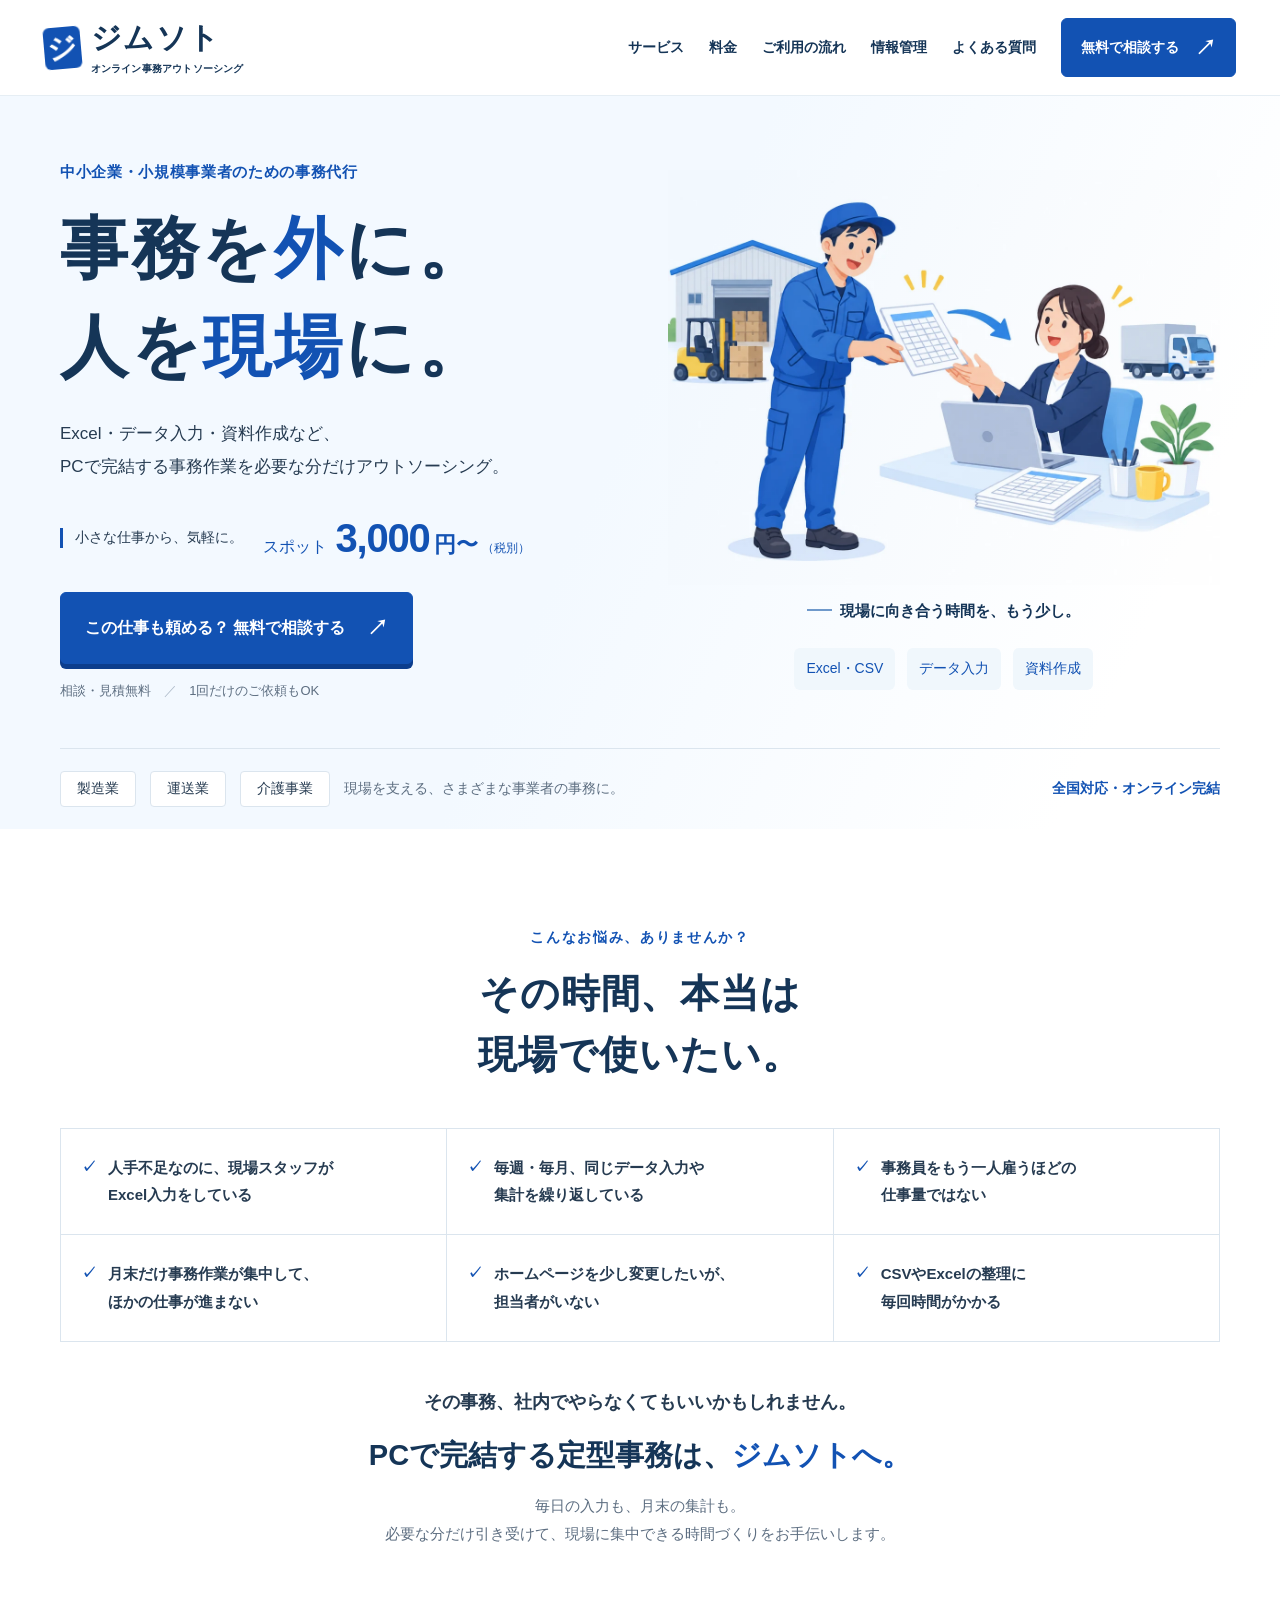
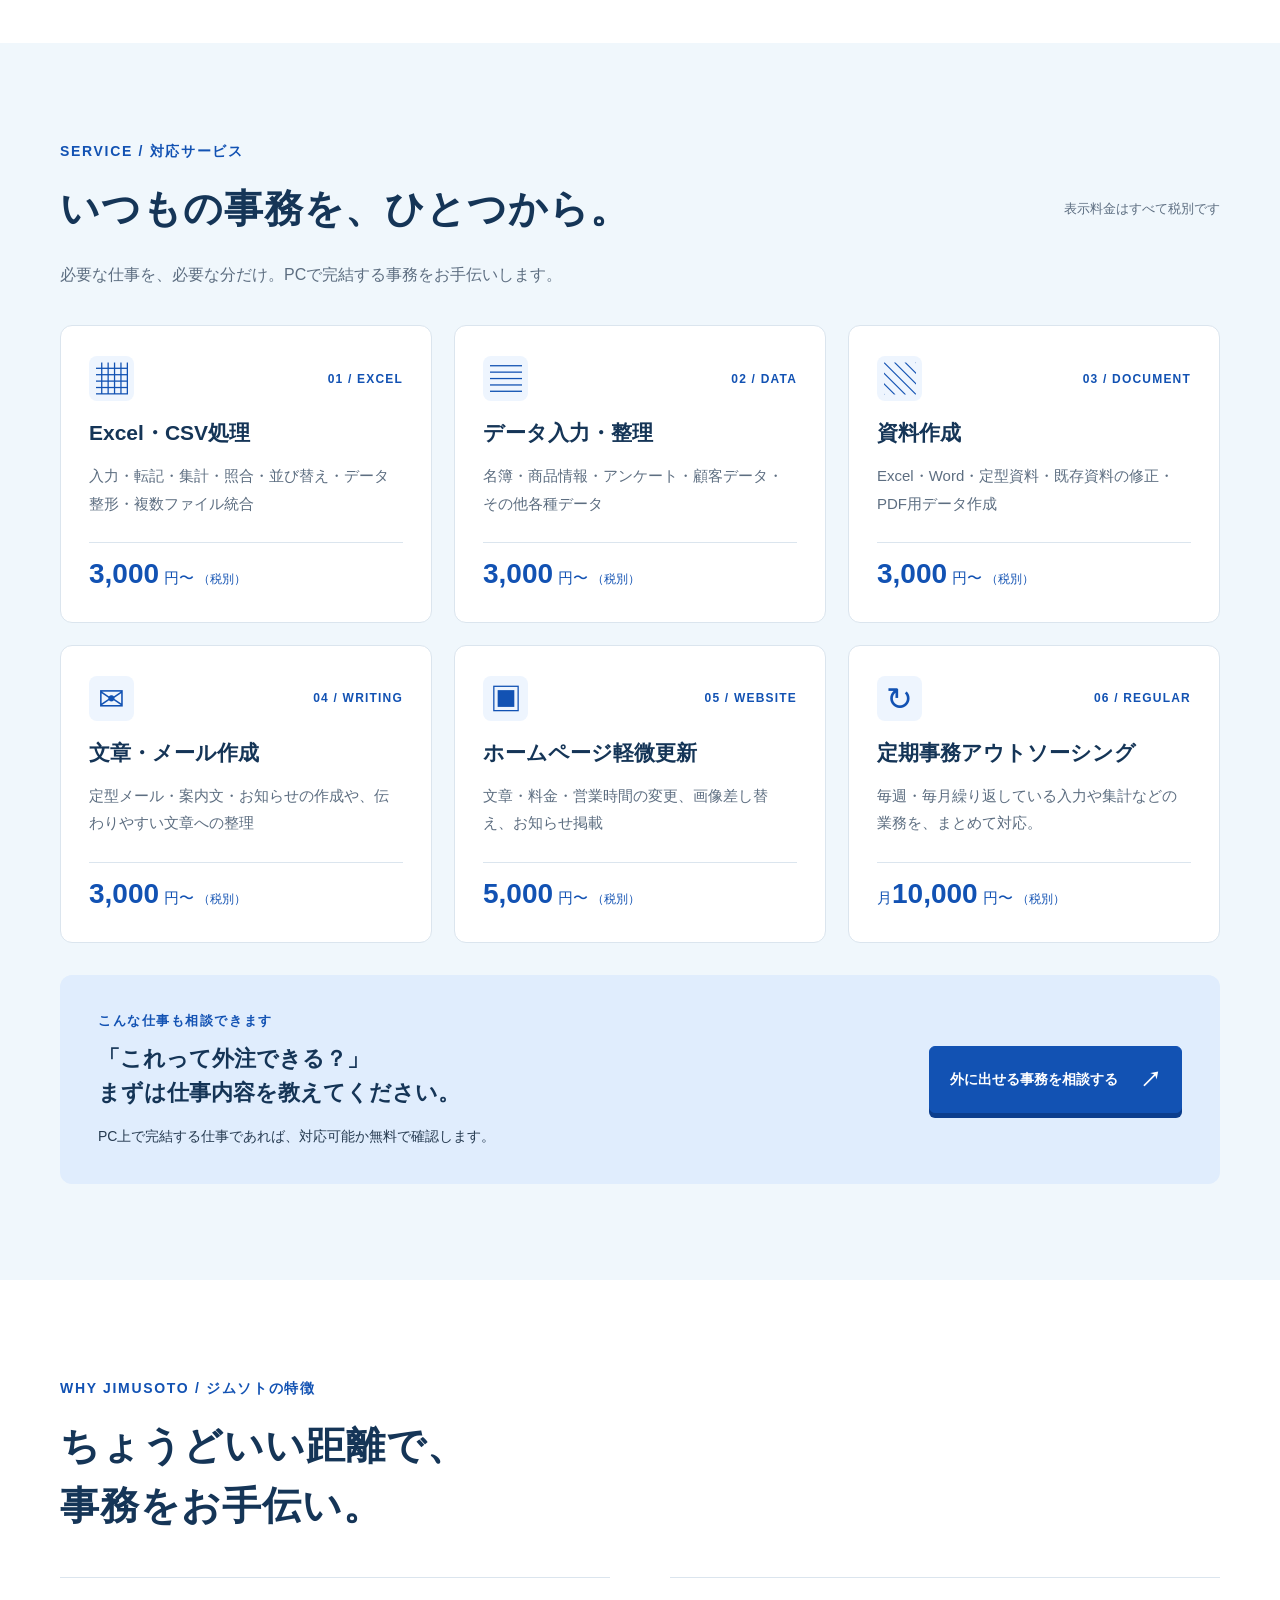
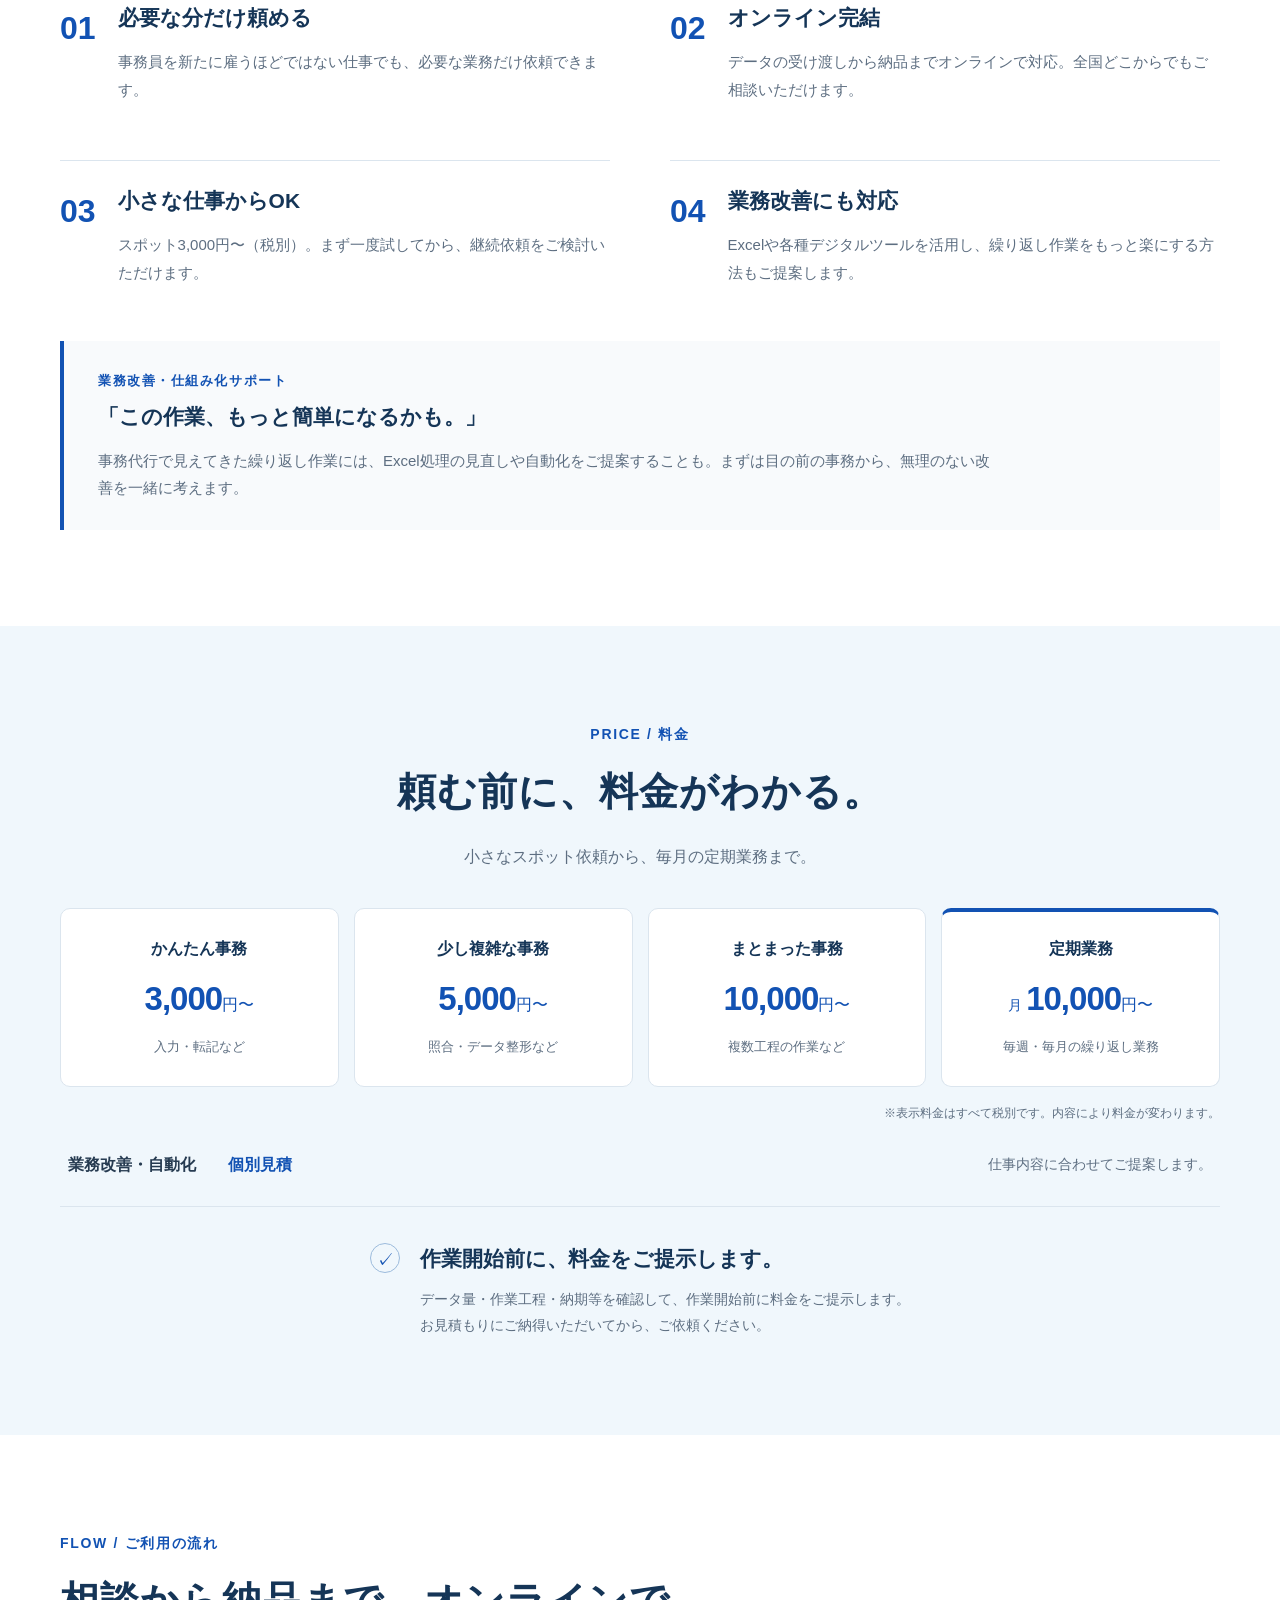
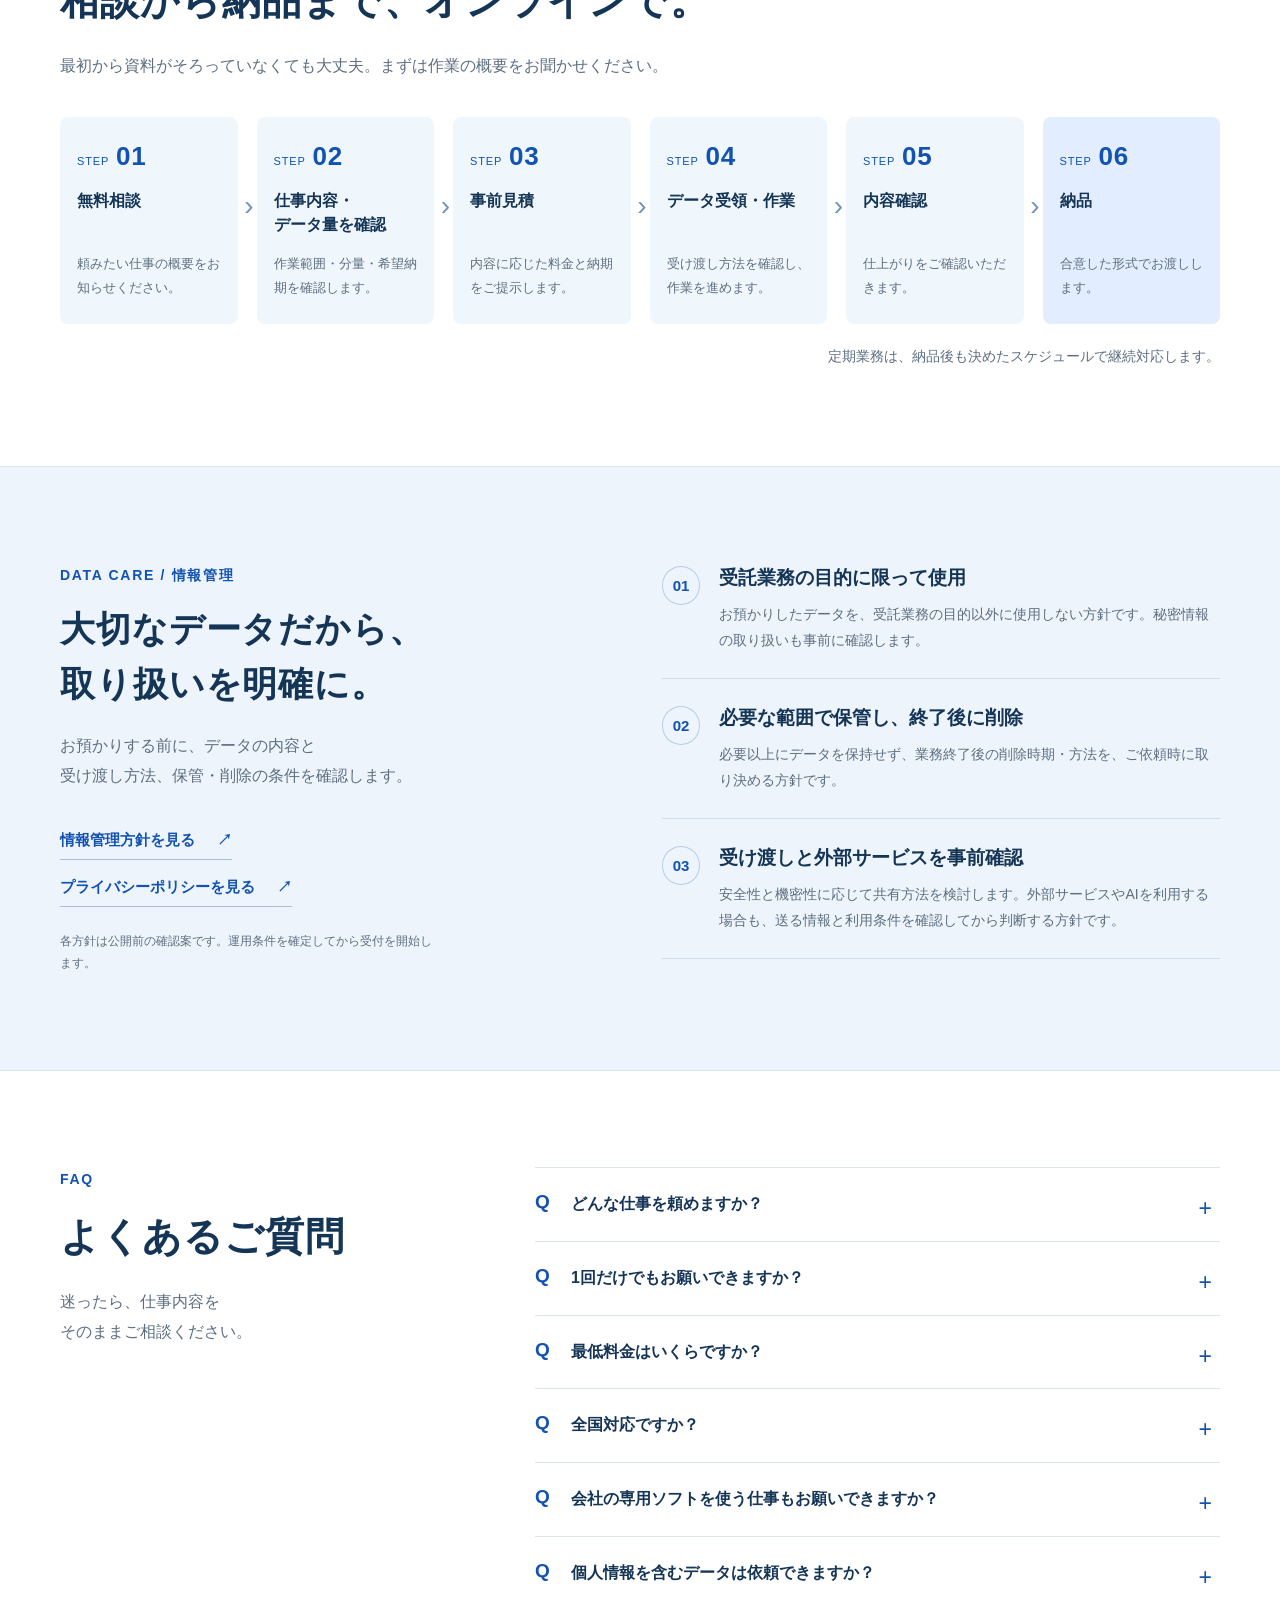
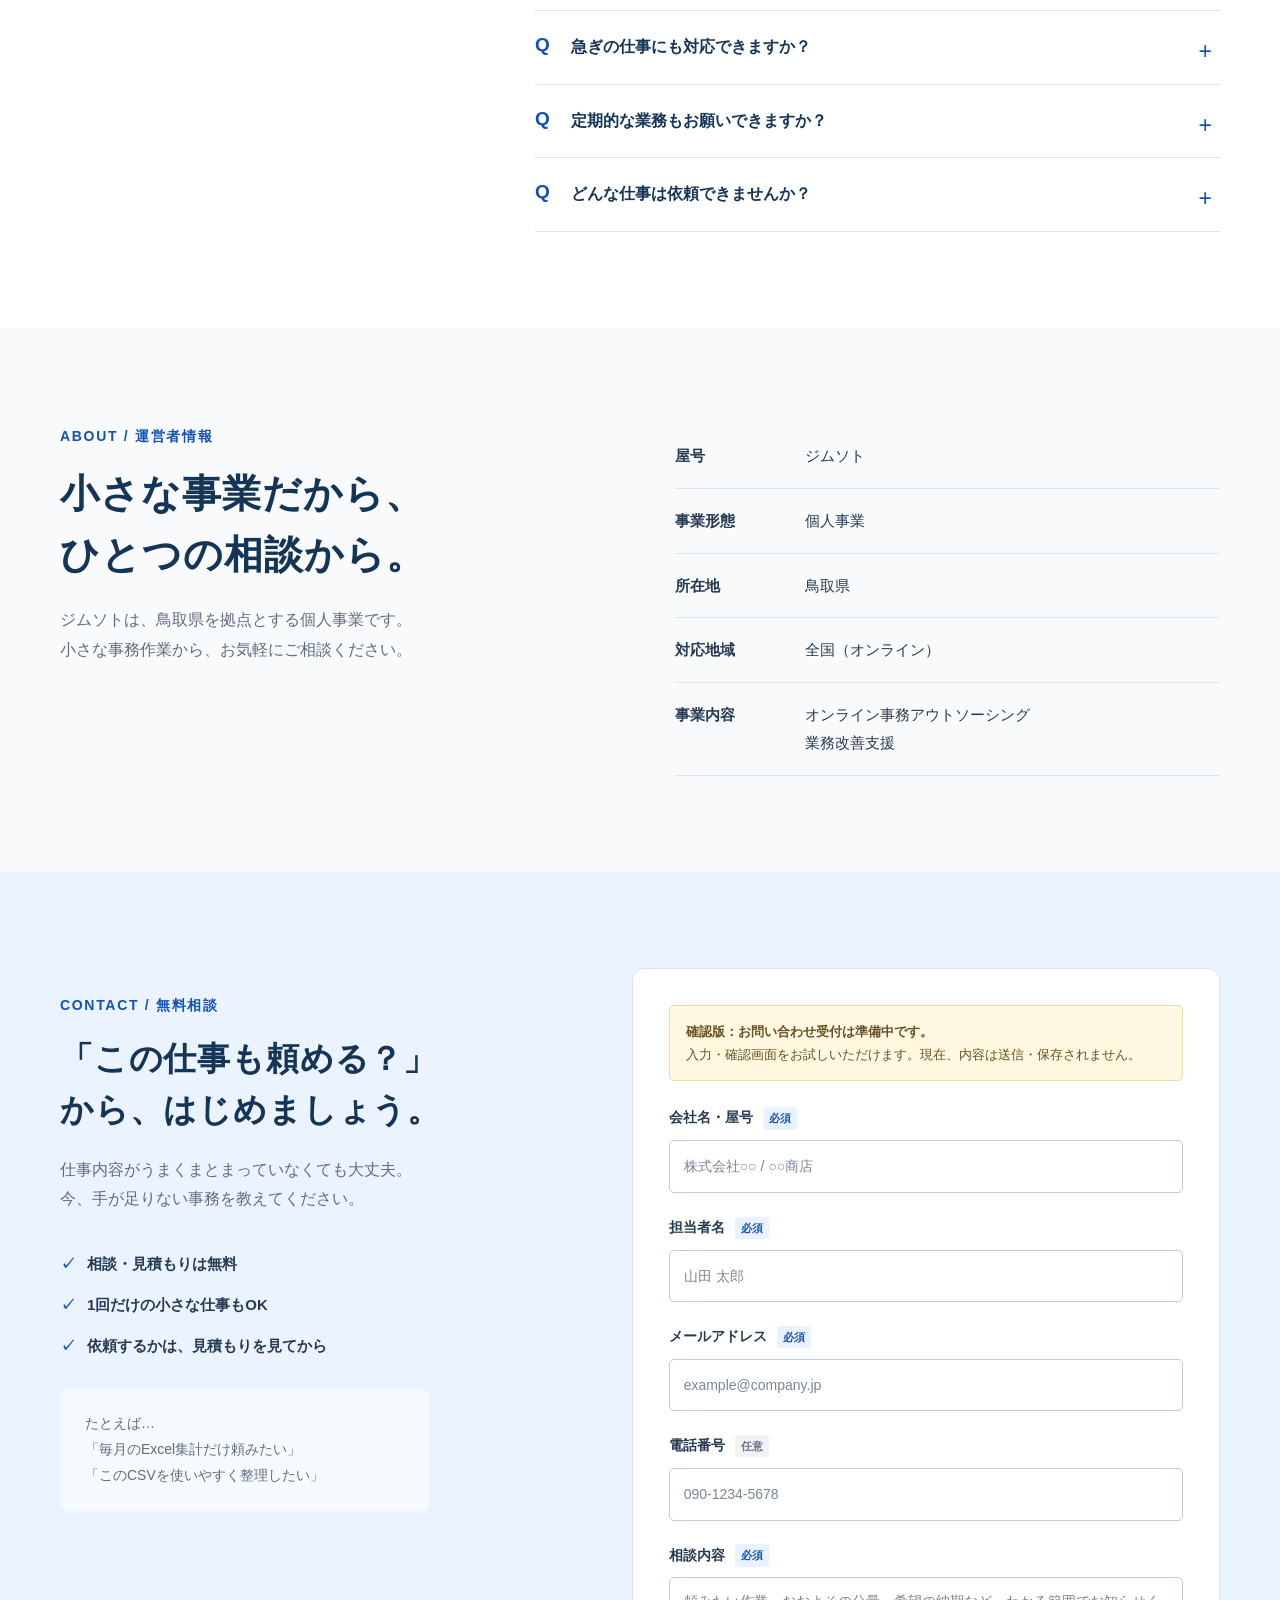
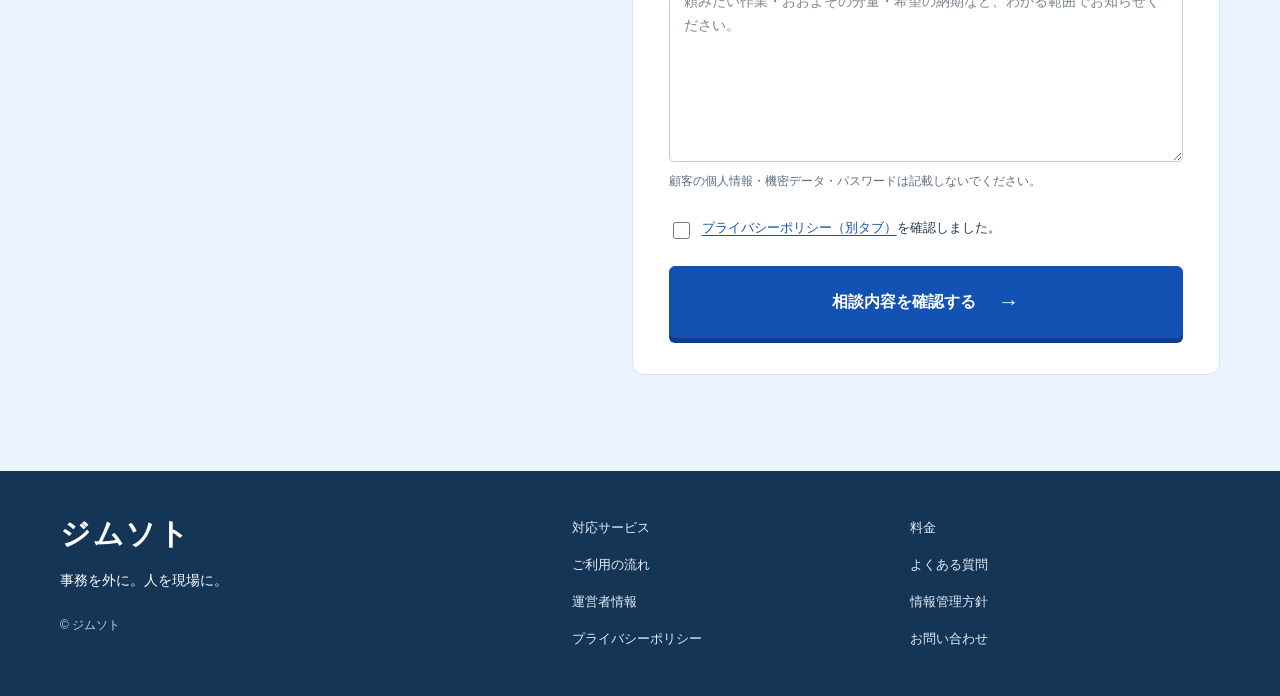
==== docs/index.html @ 88ddc75f "Add Jimusoto website and prepare GitHub Pages from docs" ====
<!doctype html>
<html lang="ja">
<head>
<meta charset="utf-8"><meta name="viewport" content="width=device-width,initial-scale=1">
<title>ジムソト｜事務を外に。人を現場に。オンライン事務代行</title>
<meta name="description" content="Excel・データ入力・資料作成など、PCで完結する事務を必要な分だけ。ジムソトは中小企業・小規模事業者向けのオンライン事務アウトソーシング。スポット3,000円〜、全国対応。">
<meta name="robots" content="noindex,nofollow">
<meta property="og:type" content="website"><meta property="og:locale" content="ja_JP"><meta property="og:site_name" content="ジムソト"><meta property="og:title" content="ジムソト｜事務を外に。人を現場に。"><meta property="og:description" content="Excel・データ入力・資料作成を必要な分だけ。中小企業向けオンライン事務代行、スポット3,000円〜。"><meta name="twitter:card" content="summary">
<link rel="icon" type="image/svg+xml" href="data:image/svg+xml,%3Csvg xmlns='http://www.w3.org/2000/svg' viewBox='0 0 32 32'%3E%3Crect width='32' height='32' rx='8' fill='%231252b3'/%3E%3Cpath d='M8 8h9v16H8zM20 8h4v9h-4zM20 20h4v4h-4z' fill='white'/%3E%3C/svg%3E">
<link rel="stylesheet" href="assets/site.css"><script src="assets/site.js" defer></script>
<link rel="canonical" href="https://mshibasango-droid.github.io/jimusoto/"><meta property="og:url" content="https://mshibasango-droid.github.io/jimusoto/"></head>
<body>
<a class="skip" href="#main">本文へスキップ</a>
<header class="header"><a class="brand" href="./" aria-label="ジムソト トップ"><span class="brand-mark" aria-hidden="true">ジ</span><span>ジムソト<small>オンライン事務アウトソーシング</small></span></a><button class="menu-toggle" aria-expanded="false" aria-controls="nav">メニュー <span aria-hidden="true">☰</span></button><nav id="nav" aria-label="メインナビゲーション"><a href="#services">サービス</a><a href="#pricing">料金</a><a href="#flow">ご利用の流れ</a><a href="#security">情報管理</a><a href="#faq">よくある質問</a><a class="button small" href="#contact">無料で相談する <span aria-hidden="true">↗</span></a></nav></header>
<main id="main">
<section class="hero"><div class="wrap hero-grid"><div class="hero-copy"><p class="eyebrow">中小企業・小規模事業者のための事務代行</p><h1>事務を<span class="blue">外</span>に。<br>人を<span class="blue">現場</span>に。</h1><p class="hero-lead">Excel・データ入力・資料作成など、<br>PCで完結する事務作業を<br class="mobile-only">必要な分だけアウトソーシング。</p><div class="hero-price"><span>小さな仕事から、気軽に。</span><div>スポット <strong>3,000</strong><b>円〜</b><small>（税別）</small></div></div><a class="button" href="#contact">この仕事も頼める？ 無料で相談する <span aria-hidden="true">↗</span></a><p class="micro">相談・見積無料 <span>／</span> 1回だけのご依頼もOK</p></div><div class="hero-visual"><img class="hero-art" src="assets/hero.webp" width="1200" height="900" fetchpriority="high" alt="現場スタッフから事務担当者へ、パソコンで行う仕事を引き継ぐイメージ"><p class="hero-caption">現場に向き合う時間を、もう少し。</p><div class="task-tags"><span>Excel・CSV</span><span>データ入力</span><span>資料作成</span></div></div></div><div class="hero-bottom wrap"><span>製造業</span><span>運送業</span><span>介護事業</span><p>現場を支える、さまざまな事業者の事務に。</p><span class="online">全国対応・オンライン完結</span></div></section>
<section class="section worries"><div class="wrap"><div class="center"><p class="eyebrow">こんなお悩み、ありませんか？</p><h2>その時間、本当は<br>現場で使いたい。</h2></div><div class="worry-grid"><p><span aria-hidden="true">✓</span>人手不足なのに、現場スタッフが<br>Excel入力をしている</p><p><span aria-hidden="true">✓</span>毎週・毎月、同じデータ入力や<br>集計を繰り返している</p><p><span aria-hidden="true">✓</span>事務員をもう一人雇うほどの<br>仕事量ではない</p><p><span aria-hidden="true">✓</span>月末だけ事務作業が集中して、<br>ほかの仕事が進まない</p><p><span aria-hidden="true">✓</span>ホームページを少し変更したいが、<br>担当者がいない</p><p><span aria-hidden="true">✓</span>CSVやExcelの整理に<br>毎回時間がかかる</p></div><div class="solution"><p>その事務、社内でやらなくても<br class="mobile-only">いいかもしれません。</p><h3>PCで完結する定型事務は、<br class="mobile-only"><span class="blue">ジムソトへ。</span></h3><p>毎日の入力も、月末の集計も。<br>必要な分だけ引き受けて、現場に集中できる時間づくりをお手伝いします。</p></div></div></section>
<section class="section pale" id="services"><div class="wrap"><p class="eyebrow">SERVICE / 対応サービス</p><div class="section-heading"><h2>いつもの事務を、<br class="mobile-only">ひとつから。</h2><span class="tax-note">表示料金はすべて税別です</span></div><p class="section-lead">必要な仕事を、必要な分だけ。PCで完結する事務をお手伝いします。</p><div class="cards">
<article class="service-card"><div class="card-top"><span class="icon" aria-hidden="true">▦</span><span class="service-no">01 / EXCEL</span></div><h3>Excel・CSV処理</h3><p>入力・転記・集計・照合・並び替え・データ整形・複数ファイル統合</p><p class="card-price"><strong>3,000</strong>円〜<small>（税別）</small></p></article>
<article class="service-card"><div class="card-top"><span class="icon" aria-hidden="true">▤</span><span class="service-no">02 / DATA</span></div><h3>データ入力・整理</h3><p>名簿・商品情報・アンケート・顧客データ・その他各種データ</p><p class="card-price"><strong>3,000</strong>円〜<small>（税別）</small></p></article>
<article class="service-card"><div class="card-top"><span class="icon" aria-hidden="true">▧</span><span class="service-no">03 / DOCUMENT</span></div><h3>資料作成</h3><p>Excel・Word・定型資料・既存資料の修正・PDF用データ作成</p><p class="card-price"><strong>3,000</strong>円〜<small>（税別）</small></p></article>
<article class="service-card"><div class="card-top"><span class="icon" aria-hidden="true">✉</span><span class="service-no">04 / WRITING</span></div><h3>文章・メール作成</h3><p>定型メール・案内文・お知らせの作成や、伝わりやすい文章への整理</p><p class="card-price"><strong>3,000</strong>円〜<small>（税別）</small></p></article>
<article class="service-card"><div class="card-top"><span class="icon" aria-hidden="true">▣</span><span class="service-no">05 / WEBSITE</span></div><h3>ホームページ軽微更新</h3><p>文章・料金・営業時間の変更、画像差し替え、お知らせ掲載</p><p class="card-price"><strong>5,000</strong>円〜<small>（税別）</small></p></article>
<article class="service-card"><div class="card-top"><span class="icon" aria-hidden="true">↻</span><span class="service-no">06 / REGULAR</span></div><h3>定期事務アウトソーシング</h3><p>毎週・毎月繰り返している入力や集計などの業務を、まとめて対応。</p><p class="card-price">月<strong>10,000</strong>円〜<small>（税別）</small></p></article>
</div><div class="consult-band"><div><p class="eyebrow">こんな仕事も相談できます</p><h3>「これって外注できる？」<br>まずは仕事内容を教えてください。</h3><p>PC上で完結する仕事であれば、対応可能か無料で確認します。</p></div><a class="button" href="#contact">外に出せる事務を相談する <span aria-hidden="true">↗</span></a></div></div></section>
<section class="section" id="features"><div class="wrap"><p class="eyebrow">WHY JIMUSOTO / ジムソトの特徴</p><h2>ちょうどいい距離で、<br>事務をお手伝い。</h2><div class="features"><article><span>01</span><div><h3>必要な分だけ頼める</h3><p>事務員を新たに雇うほどではない仕事でも、必要な業務だけ依頼できます。</p></div></article><article><span>02</span><div><h3>オンライン完結</h3><p>データの受け渡しから納品までオンラインで対応。全国どこからでもご相談いただけます。</p></div></article><article><span>03</span><div><h3>小さな仕事からOK</h3><p>スポット3,000円〜（税別）。まず一度試してから、継続依頼をご検討いただけます。</p></div></article><article><span>04</span><div><h3>業務改善にも対応</h3><p>Excelや各種デジタルツールを活用し、繰り返し作業をもっと楽にする方法もご提案します。</p></div></article></div><aside class="improvement"><span class="eyebrow">業務改善・仕組み化サポート</span><h3>「この作業、もっと簡単になるかも。」</h3><p>事務代行で見えてきた繰り返し作業には、Excel処理の見直しや自動化をご提案することも。まずは目の前の事務から、無理のない改善を一緒に考えます。</p></aside></div></section>
<section class="section pale" id="pricing"><div class="wrap"><div class="center"><p class="eyebrow">PRICE / 料金</p><h2>頼む前に、料金がわかる。</h2><p class="section-lead">小さなスポット依頼から、毎月の定期業務まで。</p></div><div class="price-grid"><article class="price-card"><p>かんたん事務</p><div><strong>3,000</strong>円〜</div><span>入力・転記など</span></article><article class="price-card"><p>少し複雑な事務</p><div><strong>5,000</strong>円〜</div><span>照合・データ整形など</span></article><article class="price-card"><p>まとまった事務</p><div><strong>10,000</strong>円〜</div><span>複数工程の作業など</span></article><article class="price-card recurring"><p>定期業務</p><div><small>月</small><strong>10,000</strong>円〜</div><span>毎週・毎月の繰り返し業務</span></article></div><p class="tax-right">※表示料金はすべて税別です。内容により料金が変わります。</p><div class="custom-price"><span>業務改善・自動化</span><strong>個別見積</strong><p>仕事内容に合わせてご提案します。</p></div><div class="estimate-note"><span aria-hidden="true">✓</span><div><h3>作業開始前に、料金をご提示します。</h3><p>データ量・作業工程・納期等を確認して、作業開始前に料金をご提示します。<br>お見積もりにご納得いただいてから、ご依頼ください。</p></div></div></div></section>
<section class="section" id="flow"><div class="wrap"><p class="eyebrow">FLOW / ご利用の流れ</p><h2>相談から納品まで、<br class="mobile-only">オンラインで。</h2><p class="section-lead">最初から資料がそろっていなくても大丈夫。まずは作業の概要をお聞かせください。</p><ol class="steps"><li><span>STEP <b>01</b></span><h3>無料相談</h3><p>頼みたい仕事の概要をお知らせください。</p></li><li><span>STEP <b>02</b></span><h3>仕事内容・<br>データ量を確認</h3><p>作業範囲・分量・希望納期を確認します。</p></li><li><span>STEP <b>03</b></span><h3>事前見積</h3><p>内容に応じた料金と納期をご提示します。</p></li><li><span>STEP <b>04</b></span><h3>データ受領・作業</h3><p>受け渡し方法を確認し、作業を進めます。</p></li><li><span>STEP <b>05</b></span><h3>内容確認</h3><p>仕上がりをご確認いただきます。</p></li><li><span>STEP <b>06</b></span><h3>納品</h3><p>合意した形式でお渡しします。</p></li></ol><p class="flow-note">定期業務は、納品後も決めたスケジュールで継続対応します。</p></div></section>
<section class="section security" id="security"><div class="wrap security-grid"><div><p class="eyebrow">DATA CARE / 情報管理</p><h2>大切なデータだから、<br>取り扱いを明確に。</h2><p class="section-lead">お預かりする前に、データの内容と<br>受け渡し方法、保管・削除の条件を確認します。</p><div class="policy-links"><a href="information-policy.html">情報管理方針を見る <span aria-hidden="true">↗</span></a><a href="privacy.html">プライバシーポリシーを見る <span aria-hidden="true">↗</span></a></div><p class="draft-note">各方針は公開前の確認案です。運用条件を確定してから受付を開始します。</p></div><div class="security-items"><article><span>01</span><div><h3>受託業務の目的に限って使用</h3><p>お預かりしたデータを、受託業務の目的以外に使用しない方針です。秘密情報の取り扱いも事前に確認します。</p></div></article><article><span>02</span><div><h3>必要な範囲で保管し、終了後に削除</h3><p>必要以上にデータを保持せず、業務終了後の削除時期・方法を、ご依頼時に取り決める方針です。</p></div></article><article><span>03</span><div><h3>受け渡しと外部サービスを事前確認</h3><p>安全性と機密性に応じて共有方法を検討します。外部サービスやAIを利用する場合も、送る情報と利用条件を確認してから判断する方針です。</p></div></article></div></div></section>
<section class="section" id="faq"><div class="wrap faq-layout"><div><p class="eyebrow">FAQ</p><h2>よくあるご質問</h2><p class="section-lead">迷ったら、仕事内容を<br>そのままご相談ください。</p></div><div class="faq-list">
<details><summary>どんな仕事を頼めますか？</summary><p>Excel・CSV処理、データ入力・整理、資料作成、文章・メール作成、ホームページの軽微更新など、PC上で完結する事務が対象です。一覧にない仕事も、まずは概要をお知らせください。</p></details>
<details><summary>1回だけでもお願いできますか？</summary><p>はい。1回だけのスポット依頼も可能です。必要な仕事だけ、小さな作業からご相談いただけます。</p></details>
<details><summary>最低料金はいくらですか？</summary><p>スポットのかんたん事務は3,000円〜（税別）です。ホームページ軽微更新は5,000円〜（税別）、定期業務は月10,000円〜（税別）が目安です。実際の料金はデータ量・作業工程・納期等を確認して事前にお見積もりします。</p></details>
<details><summary>全国対応ですか？</summary><p>はい。鳥取県を拠点に、全国の事業者へオンラインで対応します。データの受け渡しから納品まで、オンラインで完結する業務が対象です。</p></details>
<details><summary>会社の専用ソフトを使う仕事もお願いできますか？</summary><p>ソフトの利用条件、外部担当者のアクセス可否、操作内容、安全な接続方法を確認して判断します。ログイン情報は最初のお問い合わせに記載せず、ソフト名と作業概要をお知らせください。</p></details>
<details><summary>個人情報を含むデータは依頼できますか？</summary><p>情報の種類や機密性、利用目的、共有方法を確認して、対応可能か個別に判断します。最初のご相談では実際の個人情報を送らず、データの概要だけをお知らせください。</p></details>
<details><summary>急ぎの仕事にも対応できますか？</summary><p>作業内容と受付状況によります。ご希望の納期をお知らせください。対応可否と料金を事前に確認し、無理な納期をお約束することはありません。</p></details>
<details><summary>定期的な業務もお願いできますか？</summary><p>はい。毎週・毎月の入力や集計など、繰り返す業務もご相談いただけます。作業範囲、頻度、納期を確認したうえで、月10,000円〜（税別）でお見積もりします。</p></details>
<details><summary>どんな仕事は依頼できませんか？</summary><p>現地訪問や実作業が必要な業務、資格・独占業務に当たる専門的な判断、法令やサービスの利用条件に反する業務は対象外です。また、必要な安全性や品質を確保できないと判断した業務はお受けできません。</p></details>
</div></div></section>
<section class="section operator" id="about"><div class="wrap about-grid"><div><p class="eyebrow">ABOUT / 運営者情報</p><h2>小さな事業だから、<br>ひとつの相談から。</h2><p class="section-lead">ジムソトは、鳥取県を拠点とする個人事業です。<br>小さな事務作業から、お気軽にご相談ください。</p></div><dl class="about-table"><div><dt>屋号</dt><dd>ジムソト</dd></div><div><dt>事業形態</dt><dd>個人事業</dd></div><div><dt>所在地</dt><dd>鳥取県</dd></div><div><dt>対応地域</dt><dd>全国（オンライン）</dd></div><div><dt>事業内容</dt><dd>オンライン事務アウトソーシング<br>業務改善支援</dd></div></dl></div></section>
<section class="section contact" id="contact"><div class="wrap contact-grid"><div class="contact-intro"><p class="eyebrow">CONTACT / 無料相談</p><h2>「この仕事も頼める？」<br>から、はじめましょう。</h2><p class="section-lead">仕事内容がうまくまとまっていなくても大丈夫。<br>今、手が足りない事務を教えてください。</p><ul class="check-list"><li>相談・見積もりは無料</li><li>1回だけの小さな仕事もOK</li><li>依頼するかは、見積もりを見てから</li></ul><p class="contact-hint">たとえば…<br>「毎月のExcel集計だけ頼みたい」<br>「このCSVを使いやすく整理したい」</p></div><form id="consultation-form" class="contact-form" method="dialog"><p class="preview-notice" id="form-notice"><strong>確認版：お問い合わせ受付は準備中です。</strong><br>入力・確認画面をお試しいただけます。現在、内容は送信・保存されません。</p><div class="field"><label for="company">会社名・屋号 <span>必須</span></label><input id="company" name="company" autocomplete="organization" maxlength="120" required placeholder="株式会社○○ / ○○商店"></div><div class="field"><label for="person">担当者名 <span>必須</span></label><input id="person" name="person" autocomplete="name" maxlength="80" required placeholder="山田 太郎"></div><div class="field"><label for="email">メールアドレス <span>必須</span></label><input id="email" name="email" type="email" autocomplete="email" maxlength="254" required placeholder="example@company.jp"></div><div class="field"><label for="phone">電話番号 <span class="optional">任意</span></label><input id="phone" name="phone" type="tel" autocomplete="tel" maxlength="30" placeholder="090-1234-5678"></div><div class="field"><label for="message">相談内容 <span>必須</span></label><textarea id="message" name="message" rows="6" maxlength="5000" required placeholder="頼みたい作業・おおよその分量・希望の納期など、わかる範囲でお知らせください。" aria-describedby="data-warning"></textarea><p id="data-warning" class="field-help">顧客の個人情報・機密データ・パスワードは記載しないでください。</p></div><label class="consent"><input name="consent" type="checkbox" required><span><a href="privacy.html" target="_blank" rel="noopener">プライバシーポリシー（別タブ）</a>を確認しました。</span></label><button type="submit" class="button" disabled>相談内容を確認する <span aria-hidden="true">→</span></button><noscript><p class="preview-notice">確認画面にはJavaScriptが必要です。現在は受付準備中のため、フォームからの送信はできません。</p></noscript></form></div></section>
</main><footer class="footer"><div class="wrap footer-grid"><div><a class="brand" href="./">ジムソト</a><p>事務を外に。人を現場に。</p><small>© ジムソト</small></div><div class="footer-links"><a href="#services">対応サービス</a><a href="#pricing">料金</a><a href="#flow">ご利用の流れ</a><a href="#faq">よくある質問</a><a href="#about">運営者情報</a><a href="information-policy.html">情報管理方針</a><a href="privacy.html">プライバシーポリシー</a><a href="#contact">お問い合わせ</a></div></div></footer>
<dialog id="confirmation" aria-labelledby="confirmation-title"><div class="dialog-head"><p class="eyebrow">お問い合わせ内容の確認</p><button type="button" class="dialog-close" aria-label="確認画面を閉じる">×</button></div><h2 id="confirmation-title">この内容で相談する</h2><p class="preview-notice">確認版のため、送信はできません。入力内容は保存されません。</p><dl id="confirmation-fields"></dl><div class="dialog-actions"><button type="button" class="button secondary" id="edit-inquiry">入力内容を修正する</button><button type="button" class="button" disabled>無料で相談する（受付準備中）</button></div></dialog>
</body></html>
---- docs/assets/site.css ----
:root{--blue:#1252b3;--navy:#153557;--text:#263b51;--muted:#5d6e81;--pale:#f0f7fc;--line:#dbe5ee;--white:#fff;--radius:12px}*{box-sizing:border-box}html{scroll-behavior:smooth;scroll-padding-top:105px}body{margin:0;color:var(--text);background:#fff;font:16px/1.85 "Noto Sans JP","Yu Gothic",Meiryo,sans-serif;-webkit-font-smoothing:antialiased}a{color:var(--blue);text-decoration:none}button,input,textarea{font:inherit}a,button,input,textarea{touch-action:manipulation}a:focus-visible,button:focus-visible,summary:focus-visible,input:focus-visible,textarea:focus-visible{outline:3px solid #e6a619;outline-offset:5px}h1,h2,h3,p{margin:0}h1,h2,h3{color:var(--navy);font-weight:800;line-height:1.55}h2{font-size:clamp(28px,3.05vw,42px);letter-spacing:.025em}h3{font-size:21px}p{overflow-wrap:anywhere}img{max-width:100%;display:block}.wrap{max-width:1160px;margin:auto;width:calc(100% - 80px)}.section{padding:96px 0}.eyebrow{color:var(--blue);font-size:14px;font-weight:700;letter-spacing:.12em;margin-bottom:14px}.section-lead{margin:20px 0 36px;color:var(--muted)}.blue{color:var(--blue)}.header{height:96px;display:flex;align-items:center;justify-content:space-between;padding:0 3.4%;gap:24px;background:#fffffffa;border-bottom:1px solid #e6eef4;position:sticky;top:0;z-index:20}.brand{display:inline-flex;align-items:center;gap:10px;color:var(--navy);font-size:30px;font-weight:900;letter-spacing:.05em;line-height:1.2;white-space:nowrap}.brand small{display:block;font-size:10px;font-weight:600;letter-spacing:.02em;margin-top:7px}.brand-mark{width:37px;height:42px;display:grid;place-items:center;background:var(--blue);border-radius:6px;color:white;font-size:29px;transform:rotate(-5deg)}nav{display:flex;align-items:center;gap:25px}nav>a{font-size:14px;color:var(--navy);font-weight:700}nav>a:not(.button):hover{color:var(--blue);text-decoration:underline;text-underline-offset:7px}.button{display:inline-flex;align-items:center;justify-content:center;gap:22px;background:var(--blue);border:1px solid var(--blue);color:white;font-size:16px;font-weight:700;border-radius:6px;padding:18px 24px;line-height:1.6;cursor:pointer;box-shadow:0 5px 0 #0c3e8d;transition:background .15s,transform .15s}.button:hover{background:#083f91;transform:translateY(-2px)}.button span{font-size:21px}.button.small{font-size:14px;padding:12px 19px;box-shadow:none;gap:16px}.menu-toggle{display:none}.skip{position:fixed;top:-100px;left:20px;background:white;z-index:99;padding:12px}.skip:focus{top:10px}.hero{background:linear-gradient(115deg,#f3f9ff 0%,#f3f9ff 48%,#fff 86%);overflow:hidden}.hero-grid{display:grid;grid-template-columns:1.05fr 1fr;align-items:center;gap:28px;padding-top:62px;padding-bottom:45px}.hero .eyebrow{font-size:15px;letter-spacing:.045em}.hero h1{font-size:clamp(44px,5.3vw,72px);line-height:1.45;letter-spacing:.04em;font-weight:900}.hero-lead{margin-top:22px;line-height:1.9;font-size:17px;font-weight:500}.hero-price{display:flex;align-items:center;gap:20px;margin:27px 0 26px;line-height:1.4}.hero-price>span{font-size:14px;border-left:3px solid var(--blue);padding-left:12px}.hero-price>div{color:var(--blue);font-size:16px;white-space:nowrap}.hero-price strong{font-size:40px;letter-spacing:-.03em;margin:0 4px;font-family:Arial,sans-serif}.hero-price b{font-size:22px}.micro{font-size:13px;color:var(--muted);margin-top:15px}.micro span{margin:0 9px;color:#abb8c7}.hero-visual{position:relative;min-width:0}.hero-art{width:100%;height:auto;aspect-ratio:4/3;object-fit:contain;mix-blend-mode:multiply}.hero-caption{display:flex;justify-content:center;gap:8px;color:var(--navy);font-size:15px;font-weight:700;margin-top:12px}.hero-caption:before{content:"";width:25px;border-top:2px solid #6f99cb;align-self:center}.hero-diagram{padding:50px 20px;text-align:center;background:white;border:1px solid var(--line);border-radius:20px;box-shadow:0 20px 50px #15355709}.hero-diagram strong{display:block;font-size:42px;color:var(--blue);margin:30px}.task-tags{display:flex;flex-wrap:wrap;gap:12px;justify-content:center;margin-top:24px}.task-tags span{background:var(--pale);color:var(--blue);padding:8px 12px;border-radius:6px;font-size:14px}.hero-bottom{display:flex;gap:14px;align-items:center;border-top:1px solid var(--line);padding:22px 0}.hero-bottom>span:not(.online){background:#fff;border:1px solid var(--line);padding:4px 16px;border-radius:4px;font-size:14px;white-space:nowrap}.hero-bottom p{font-size:14px;color:var(--muted)}.hero-bottom .online{margin-left:auto;font-size:14px;color:var(--blue);font-weight:700;white-space:nowrap}.cards{display:grid;grid-template-columns:repeat(3,1fr);gap:22px}.service-card{border:1px solid var(--line);border-radius:var(--radius);padding:30px 28px;background:white;display:flex;flex-direction:column}.service-no{color:var(--blue);font-size:12px;letter-spacing:.1em;font-weight:700}.service-card h3{margin:16px 0 12px}.service-card>p:not(.card-price){font-size:15px;color:var(--muted);flex:1}.card-price{margin-top:25px;padding-top:15px;border-top:1px solid var(--line);color:var(--blue);font-size:15px}.card-price strong{font:700 28px Arial,sans-serif;margin-right:5px}.contact{background:var(--pale)}.footer{padding:45px 0;background:#153557;color:white}.footer .brand{color:#fff}.footer p{margin:15px 0;font-size:14px}.footer small{font-size:12px;color:#c1d0e0}.mobile-only{display:none}@media(min-width:1440px){.hero-grid{padding-top:80px;padding-bottom:65px}}@media(max-width:1150px){nav{gap:15px}.header{padding:0 25px}.brand{font-size:26px}nav>a{font-size:13px}.hero-price{gap:12px}.hero-bottom{flex-wrap:wrap}.hero-bottom .online{margin-left:0}.hero h1{font-size:58px}}@media(max-width:960px){.header{height:80px}.menu-toggle{display:block;border:1px solid var(--line);border-radius:5px;padding:7px 10px;background:white;color:var(--navy);font-size:14px}nav{display:none;position:absolute;top:80px;left:0;right:0;background:white;border-bottom:1px solid var(--line);padding:22px;flex-direction:column;align-items:stretch;gap:0;box-shadow:0 15px 20px #1535570a}nav.is-open{display:flex}nav>a{padding:12px;font-size:15px}.hero-grid{gap:12px}.hero h1{font-size:50px}.hero-price{align-items:flex-start;flex-direction:column;gap:8px}.hero-lead{font-size:16px}.cards{gap:15px}.service-card{padding:25px 21px}.wrap{width:calc(100% - 48px)}}@media(max-width:680px){html{scroll-padding-top:95px}.wrap{width:calc(100% - 40px)}.header{padding:0 20px}.brand{font-size:27px}.brand small{font-size:9px}.brand-mark{width:32px;height:35px;font-size:25px}.section{padding:64px 0}.hero-grid{grid-template-columns:1fr;padding-top:38px;padding-bottom:20px;gap:28px}.hero .eyebrow{font-size:12px;letter-spacing:.015em}.hero h1{font-size:clamp(40px,11vw,60px);line-height:1.45}.hero-lead{margin-top:20px;font-size:15px}.hero-price{flex-direction:row;align-items:center;gap:16px;margin:22px 0}.hero-price>span{font-size:12px;max-width:105px}.hero-price strong{font-size:36px}.hero-price b{font-size:19px}.hero-price>div{font-size:14px}.button{font-size:14px;padding:17px 16px;gap:12px}.hero-copy>.button{width:100%}.hero-visual{max-width:420px;margin:auto;width:100%}.hero-caption{font-size:14px}.hero-bottom{gap:8px;padding:18px 0 24px}.hero-bottom p{width:100%;font-size:12px;order:2}.hero-bottom>span:not(.online){font-size:12px;padding:3px 12px}.hero-bottom .online{font-size:12px;width:100%;order:3}.cards{grid-template-columns:1fr}.service-card{padding:25px}.service-card h3{margin:12px 0}.section-lead{font-size:15px;margin:17px 0 27px}.mobile-only{display:block}}@media(prefers-reduced-motion:reduce){html{scroll-behavior:auto}*,*:before,*:after{transition:none!important;animation:none!important}}
.center{text-align:center}.pale{background:var(--pale)}.hero-price small,.card-price small{font-size:12px;margin-left:4px;font-weight:400}.worry-grid{display:grid;grid-template-columns:repeat(3,1fr);gap:0;margin-top:42px;border-top:1px solid var(--line);border-left:1px solid var(--line)}.worry-grid>p{position:relative;padding:25px 22px 25px 47px;border-right:1px solid var(--line);border-bottom:1px solid var(--line);font-size:15px;font-weight:600;line-height:1.85}.worry-grid>p>span{position:absolute;left:20px;top:24px;color:var(--blue)}.solution{margin-top:44px;text-align:center}.solution>p:first-child{font-weight:700;font-size:18px}.solution h3{font-size:29px;margin:14px 0}.solution>p:last-child{font-size:15px;color:var(--muted)}.section-heading{display:flex;align-items:center;justify-content:space-between;gap:20px}.tax-note{font-size:13px;color:var(--muted)}.card-top{display:flex;justify-content:space-between;align-items:center}.icon{background:#eef5fe;color:var(--blue);border-radius:8px;display:grid;place-items:center;width:45px;height:45px;font:32px/1 Arial,sans-serif}.consult-band{background:#e0edfd;border-radius:var(--radius);padding:34px 38px;margin-top:32px;display:flex;align-items:center;justify-content:space-between;gap:28px}.consult-band .eyebrow{margin-bottom:9px;font-size:13px}.consult-band h3{font-size:22px}.consult-band p:last-child{font-size:14px;margin-top:14px}.consult-band .button{white-space:nowrap;font-size:14px;padding:16px 20px}.features{display:grid;grid-template-columns:1fr 1fr;gap:32px 60px;margin-top:40px}.features article{display:flex;gap:22px;padding:24px 0;border-top:1px solid var(--line)}.features article>span{color:var(--blue);font:700 32px Arial,sans-serif;padding-top:8px}.features article p{color:var(--muted);margin-top:14px;font-size:15px}.improvement{background:#f8fafc;border-left:4px solid var(--blue);padding:28px 34px;margin-top:30px}.improvement .eyebrow{font-size:13px;display:block;margin-bottom:8px}.improvement h3{font-size:21px}.improvement p{color:var(--muted);font-size:15px;max-width:900px;margin-top:13px}.price-grid{display:grid;grid-template-columns:repeat(4,1fr);gap:15px}.price-card{border:1px solid var(--line);background:#fff;border-radius:10px;padding:25px 18px;text-align:center}.price-card>p{font-weight:700;color:var(--navy)}.price-card>div{color:var(--blue);margin:16px 0 12px;white-space:nowrap}.price-card strong{font:700 33px Arial,sans-serif;letter-spacing:-.03em}.price-card small{font-size:14px;margin-right:4px}.price-card>span{font-size:13px;color:var(--muted)}.price-card.recurring{border-top:4px solid var(--blue);padding-top:22px}.tax-right{font-size:12px;color:var(--muted);text-align:right;margin-top:15px}.custom-price{display:flex;align-items:center;gap:32px;border-bottom:1px solid var(--line);padding:26px 8px}.custom-price span{font-weight:700}.custom-price strong{color:var(--blue)}.custom-price p{font-size:14px;color:var(--muted);margin-left:auto}.estimate-note{display:flex;align-items:flex-start;justify-content:center;gap:20px;padding-top:36px}.estimate-note>span{border:1px solid #9cbbdc;border-radius:50%;color:var(--blue);width:30px;height:30px;display:grid;place-items:center;flex-shrink:0;font-size:18px}.estimate-note h3{font-size:21px}.estimate-note p{font-size:14px;color:var(--muted);margin-top:12px}.steps{list-style:none;padding:0;display:grid;grid-template-columns:repeat(6,1fr);gap:19px;margin:36px 0 0}.steps li{position:relative;background:var(--pale);border-radius:8px;padding:24px 17px;min-width:0}.steps li:not(:last-child):after{content:'›';position:absolute;right:-16px;top:75px;font-size:28px;color:#7095bb;line-height:1}.steps li>span{font-size:11px;letter-spacing:.08em;color:var(--blue)}.steps b{font:700 26px Arial,sans-serif;margin-left:3px}.steps h3{font-size:16px;margin:14px 0 13px;min-height:50px}.steps p{font-size:13px;color:var(--muted)}.steps li:last-child{background:#e2edff}.flow-note{font-size:14px;color:var(--muted);text-align:right;margin-top:20px}.security{background:#edf4fb;border-top:1px solid var(--line);border-bottom:1px solid var(--line)}.security-grid{display:grid;grid-template-columns:1fr 1.05fr;gap:70px}.security h2{font-size:35px}.policy-links{display:flex;flex-direction:column;align-items:flex-start;gap:13px}.policy-links a{font-size:15px;font-weight:700;border-bottom:1px solid #a7bfdd;padding-bottom:5px}.policy-links span{margin-left:18px}.draft-note{font-size:12px;color:var(--muted);margin-top:23px;max-width:380px}.security-items article{display:flex;align-items:flex-start;gap:19px;padding:24px 0;border-bottom:1px solid #cfdeed}.security-items article:first-child{padding-top:0}.security-items article>span{font:700 15px Arial,sans-serif;color:var(--blue);border:1px solid #b7cee7;border-radius:50%;padding:10px;margin-top:3px}.security-items h3{font-size:19px}.security-items p{font-size:14px;color:var(--muted);margin-top:10px}.faq-layout{display:grid;grid-template-columns:1fr 1.65fr;gap:60px}.faq-list details{border-bottom:1px solid var(--line)}.faq-list details:first-child{border-top:1px solid var(--line)}.faq-list summary{position:relative;list-style:none;cursor:pointer;padding:22px 36px 22px 36px;font-size:16px;font-weight:700;color:var(--navy);line-height:1.8}.faq-list summary::-webkit-details-marker{display:none}.faq-list summary:before{content:'Q';position:absolute;left:0;top:23px;font:700 19px Arial,sans-serif;color:var(--blue)}.faq-list summary:after{content:'+';position:absolute;right:8px;top:20px;font-size:23px;font-weight:400;color:var(--blue)}.faq-list details[open] summary:after{content:'−'}.faq-list details[open] summary{color:var(--blue)}.faq-list details>p{padding:0 27px 24px 36px;font-size:15px;color:var(--muted)}.operator{background:#f8fafc}.about-grid{display:grid;grid-template-columns:1fr 1fr;gap:70px}.about-table{margin:0}.about-table>div{display:grid;grid-template-columns:110px 1fr;gap:20px;padding:18px 0;border-bottom:1px solid var(--line);font-size:15px}.about-table dt{font-weight:700}.about-table dd{margin:0}.contact{background:#eaf3ff}.contact-grid{display:grid;grid-template-columns:1fr 1.15fr;gap:60px;align-items:start}.contact h2{font-size:33px}.contact-intro{padding-top:25px}.check-list{padding:0;margin:30px 0;list-style:none;font-weight:700;font-size:15px}.check-list li{margin:13px 0}.check-list li:before{content:'✓';margin-right:12px;color:var(--blue)}.contact-hint{font-size:14px;color:var(--muted);padding:22px 25px;background:#fff9;border-radius:8px;max-width:370px}.contact-form{padding:36px;background:white;border-radius:12px;border:1px solid #d8e4f2}.preview-notice{background:#fff7df;color:#665124;border:1px solid #ecdda8;border-radius:5px;padding:14px 16px;font-size:13px;line-height:1.8;margin:0 0 24px}.field{margin-bottom:22px}.field label{display:flex;gap:10px;align-items:center;margin-bottom:9px;font-size:14px;font-weight:700}.field label>span{color:var(--blue);font-size:11px;background:#e9f2ff;padding:1px 6px;border-radius:3px}.field label>.optional{background:#f0f3f6;color:#637184}.field input,.field textarea{display:block;width:100%;min-width:0;border:1px solid #bfcddd;border-radius:5px;padding:12px 14px;color:var(--text);background:#fff;font-size:16px;line-height:1.65}.field textarea{resize:vertical;min-height:150px}.field input::placeholder,.field textarea::placeholder{color:#798694;font-size:14px}.field-help{font-size:12px;color:var(--muted);margin-top:8px}.consent{display:flex;align-items:flex-start;gap:9px;font-size:13px;cursor:pointer;margin:24px 0}.consent input{margin-top:6px;width:17px;height:17px;accent-color:var(--blue);flex-shrink:0}.consent a{text-decoration:underline;text-underline-offset:3px}.contact-form>.button{width:100%}.footer-grid{display:grid;grid-template-columns:1fr 1.4fr;gap:50px}.footer-links{display:grid;grid-template-columns:1fr 1fr;gap:13px 28px;font-size:13px}.footer-links a{color:#e4edf7}.footer-links a:hover{text-decoration:underline}.footer .brand{font-size:30px}dialog{border:0;border-radius:14px;padding:32px;max-width:700px;width:calc(100% - 32px);max-height:85vh;color:var(--text);box-shadow:0 20px 100px #10253c3b}dialog::backdrop{background:#10253c99}dialog h2{font-size:26px;margin-bottom:20px}.dialog-head{display:flex;justify-content:space-between;align-items:flex-start}.dialog-close{border:none;background:transparent;font-size:28px;color:var(--muted);cursor:pointer;padding:0 8px}.dialog-head .eyebrow{font-size:13px}.dialog-actions{display:flex;flex-wrap:wrap;gap:16px;margin-top:25px}.dialog-actions .button{font-size:13px;padding:12px 15px;box-shadow:none}.button.secondary{background:white;color:var(--blue)}.button:disabled{background:#e0e6ed;color:#536475;border-color:#e0e6ed;cursor:not-allowed;box-shadow:none;transform:none}#confirmation-fields{margin:0}#confirmation-fields>div{padding:14px 0;border-bottom:1px solid var(--line)}#confirmation-fields dt{font-size:13px;font-weight:700;color:var(--muted)}#confirmation-fields dd{margin:4px 0 0;font-size:15px;white-space:pre-wrap;overflow-wrap:anywhere}.policy-main{padding:65px 0 90px;max-width:850px}.breadcrumbs{font-size:13px;color:var(--muted);margin-bottom:30px}.policy-main h1{font-size:36px;margin-bottom:15px}.policy-main .policy-intro{margin-bottom:25px}.policy-main h2{font-size:22px;margin:35px 0 14px}.policy-main ul{padding-left:23px}.policy-main li{margin:8px 0}.policy-main p,.policy-main li{font-size:15px}.policy-main .back-link{display:inline-block;margin-top:40px;border-bottom:1px solid var(--blue)}@media(max-width:1100px){.price-card strong{font-size:28px}.security-grid,.contact-grid,.about-grid{gap:35px}.security h2{font-size:30px}.consult-band{padding:30px;gap:20px}.consult-band h3{font-size:20px}.steps{grid-template-columns:repeat(3,1fr);gap:25px}.steps li:nth-child(3):after{content:'↓';top:auto;bottom:-27px;right:50%;font-size:23px}.steps li h3{min-height:0}.contact h2{font-size:28px}.contact-form{padding:28px}}@media(max-width:800px){.worry-grid{grid-template-columns:1fr 1fr}.features{gap:20px 28px}.consult-band{flex-direction:column;align-items:flex-start}.price-grid{grid-template-columns:1fr 1fr}.security-grid,.faq-layout,.about-grid,.contact-grid{grid-template-columns:1fr;gap:35px}.security h2,.contact h2{font-size:32px}.faq-layout>.faq-list{min-width:0}.contact-intro{padding:0}.contact-hint{max-width:none}.footer-grid{gap:25px}.section-heading{align-items:flex-start;flex-direction:column;gap:12px}.hero-price small{font-size:10px}}@media(max-width:680px){.worry-grid{grid-template-columns:1fr;margin-top:29px}.worry-grid>p{padding:18px 20px 18px 45px}.worry-grid>p>span{top:18px}.worry-grid br{display:none}.solution{margin-top:32px}.solution>p:first-child{font-size:16px}.solution h3{font-size:25px}.solution>p:last-child{font-size:14px}.consult-band{padding:25px;gap:22px}.consult-band .button{width:100%;white-space:normal}.consult-band h3{font-size:19px}.features{grid-template-columns:1fr;gap:0;margin-top:25px}.features article>span{font-size:27px}.features article{gap:18px}.improvement{padding:24px}.improvement h3{font-size:19px}.improvement p{font-size:14px}.price-grid{gap:12px}.price-card{padding:23px 8px}.price-card>p{font-size:14px}.price-card strong{font-size:28px}.price-card>div{font-size:13px}.price-card small{font-size:12px}.price-card>span{font-size:11px}.custom-price{flex-wrap:wrap;gap:10px 22px;padding:22px 0}.custom-price p{margin-left:0;width:100%;font-size:13px}.estimate-note{gap:12px;padding-top:28px}.estimate-note h3{font-size:18px}.estimate-note p{font-size:13px}.estimate-note br{display:none}.steps{grid-template-columns:1fr;gap:21px}.steps li{padding:20px 22px;display:grid;grid-template-columns:76px 1fr;gap:0 15px;align-items:center}.steps li>span{grid-row:1/3}.steps li h3{font-size:17px;margin:0 0 5px}.steps li h3 br{display:none}.steps li p{font-size:13px}.steps li:not(:last-child):after,.steps li:nth-child(3):after{content:'↓';top:auto;bottom:-24px;right:50%;font-size:23px}.flow-note{font-size:13px;text-align:left}.security h2,.contact h2{font-size:28px}.security-items h3{font-size:17px}.security-items article{gap:12px}.security-items article>span{padding:8px;font-size:13px}.faq-list summary{font-size:15px;padding-left:30px}.faq-list details>p{padding-left:30px;padding-right:10px;font-size:14px}.about-table>div{grid-template-columns:90px 1fr;gap:16px;font-size:14px}.contact-form{padding:23px 19px}.footer-grid{grid-template-columns:1fr;gap:28px}.footer-links{gap:13px 15px;font-size:12px}.footer{padding:35px 0}.policy-main{padding-top:35px}.policy-main h1{font-size:27px}.policy-main h2{font-size:20px}dialog{padding:24px}.hero-price>span{max-width:90px}.hero-price{gap:10px}.hero-price strong{font-size:33px}.hero-price b{font-size:18px}}@media(max-width:360px){.hero-price{flex-wrap:wrap}.hero-price>span{max-width:none}.button{font-size:13px}.price-card strong{font-size:24px}}
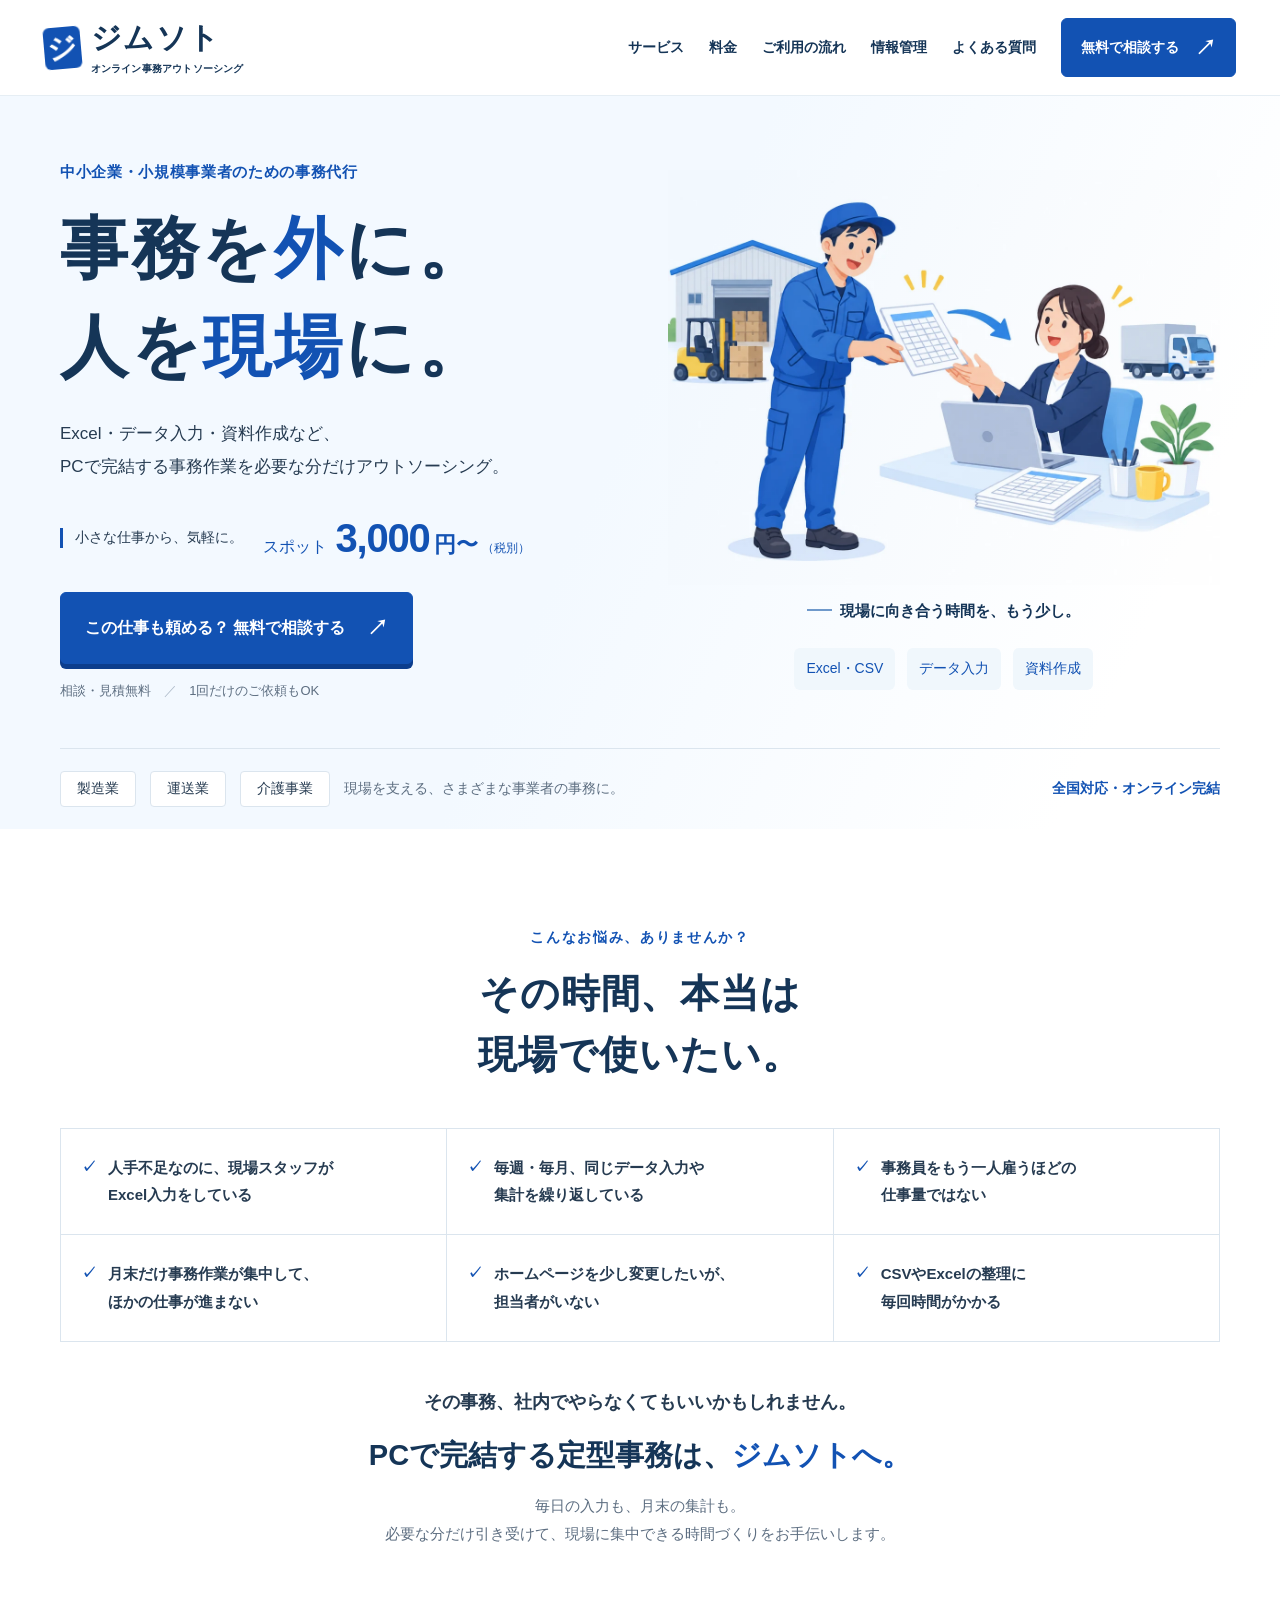
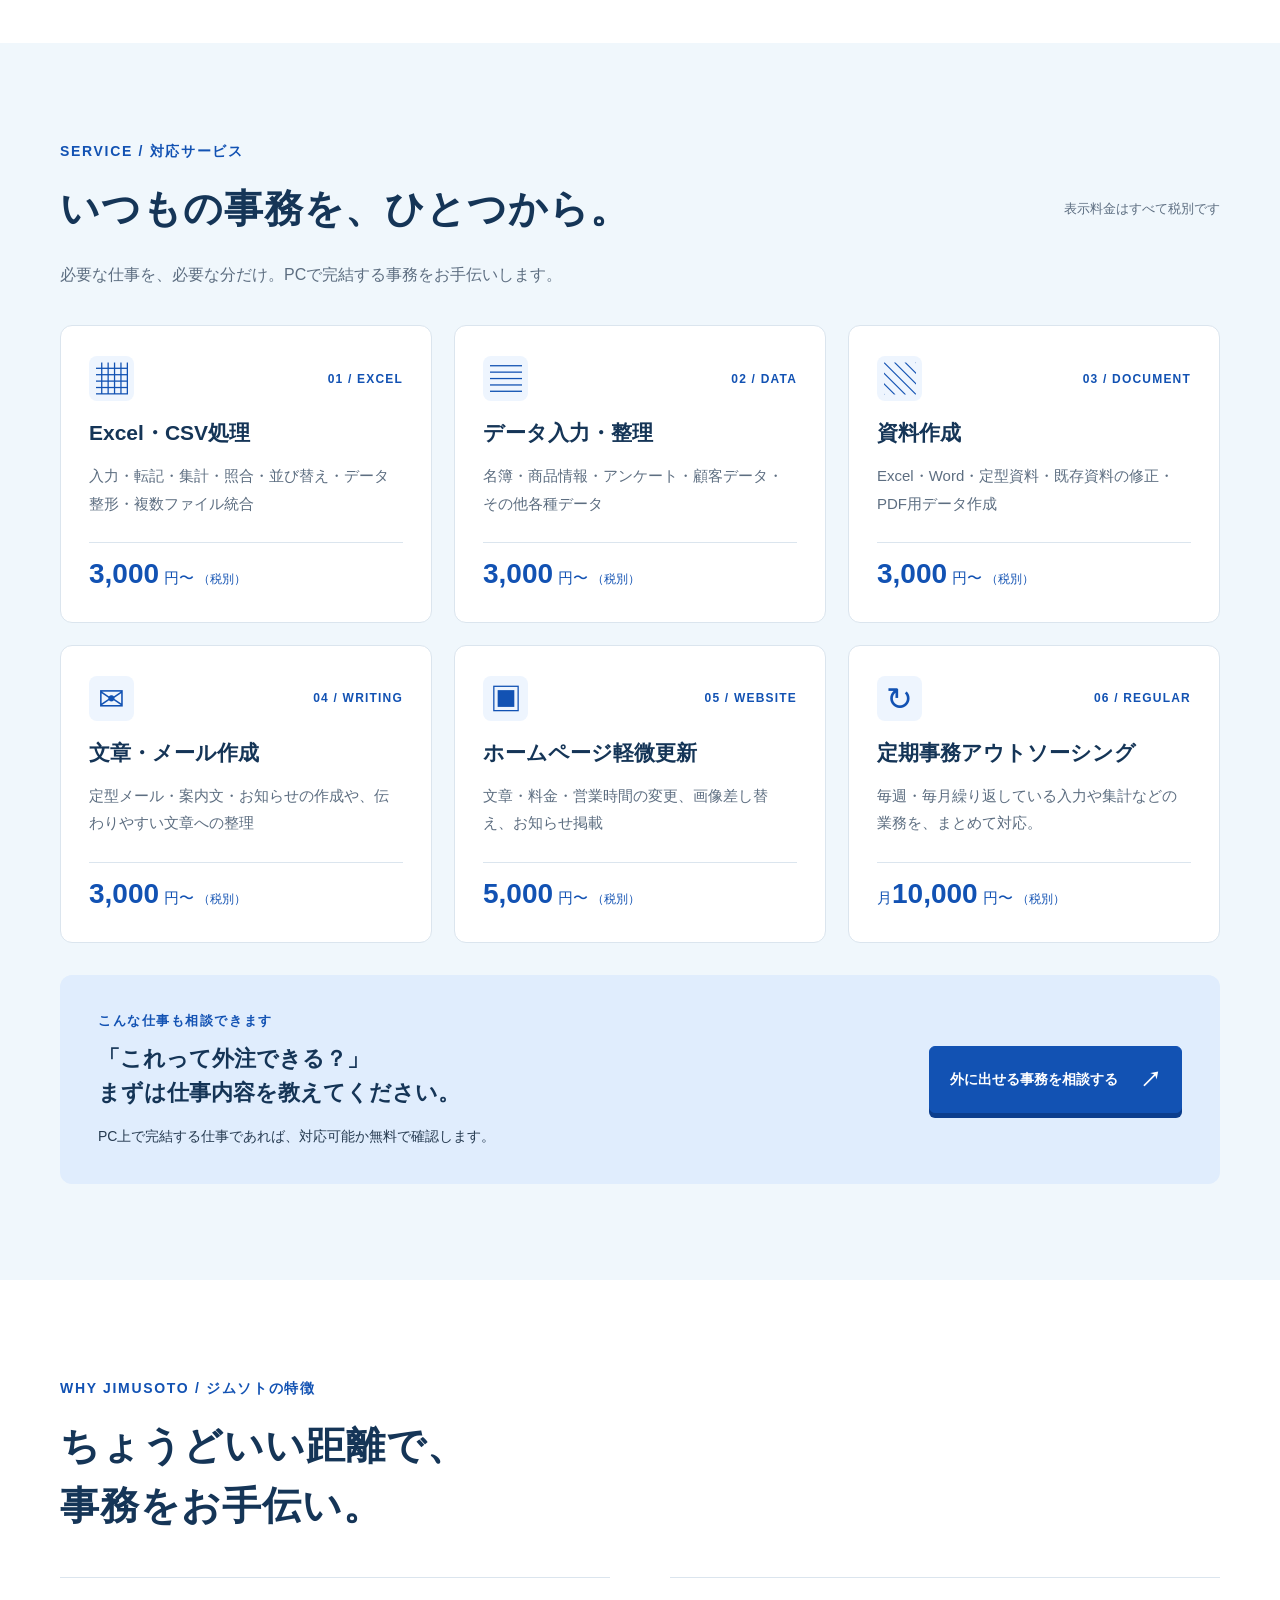
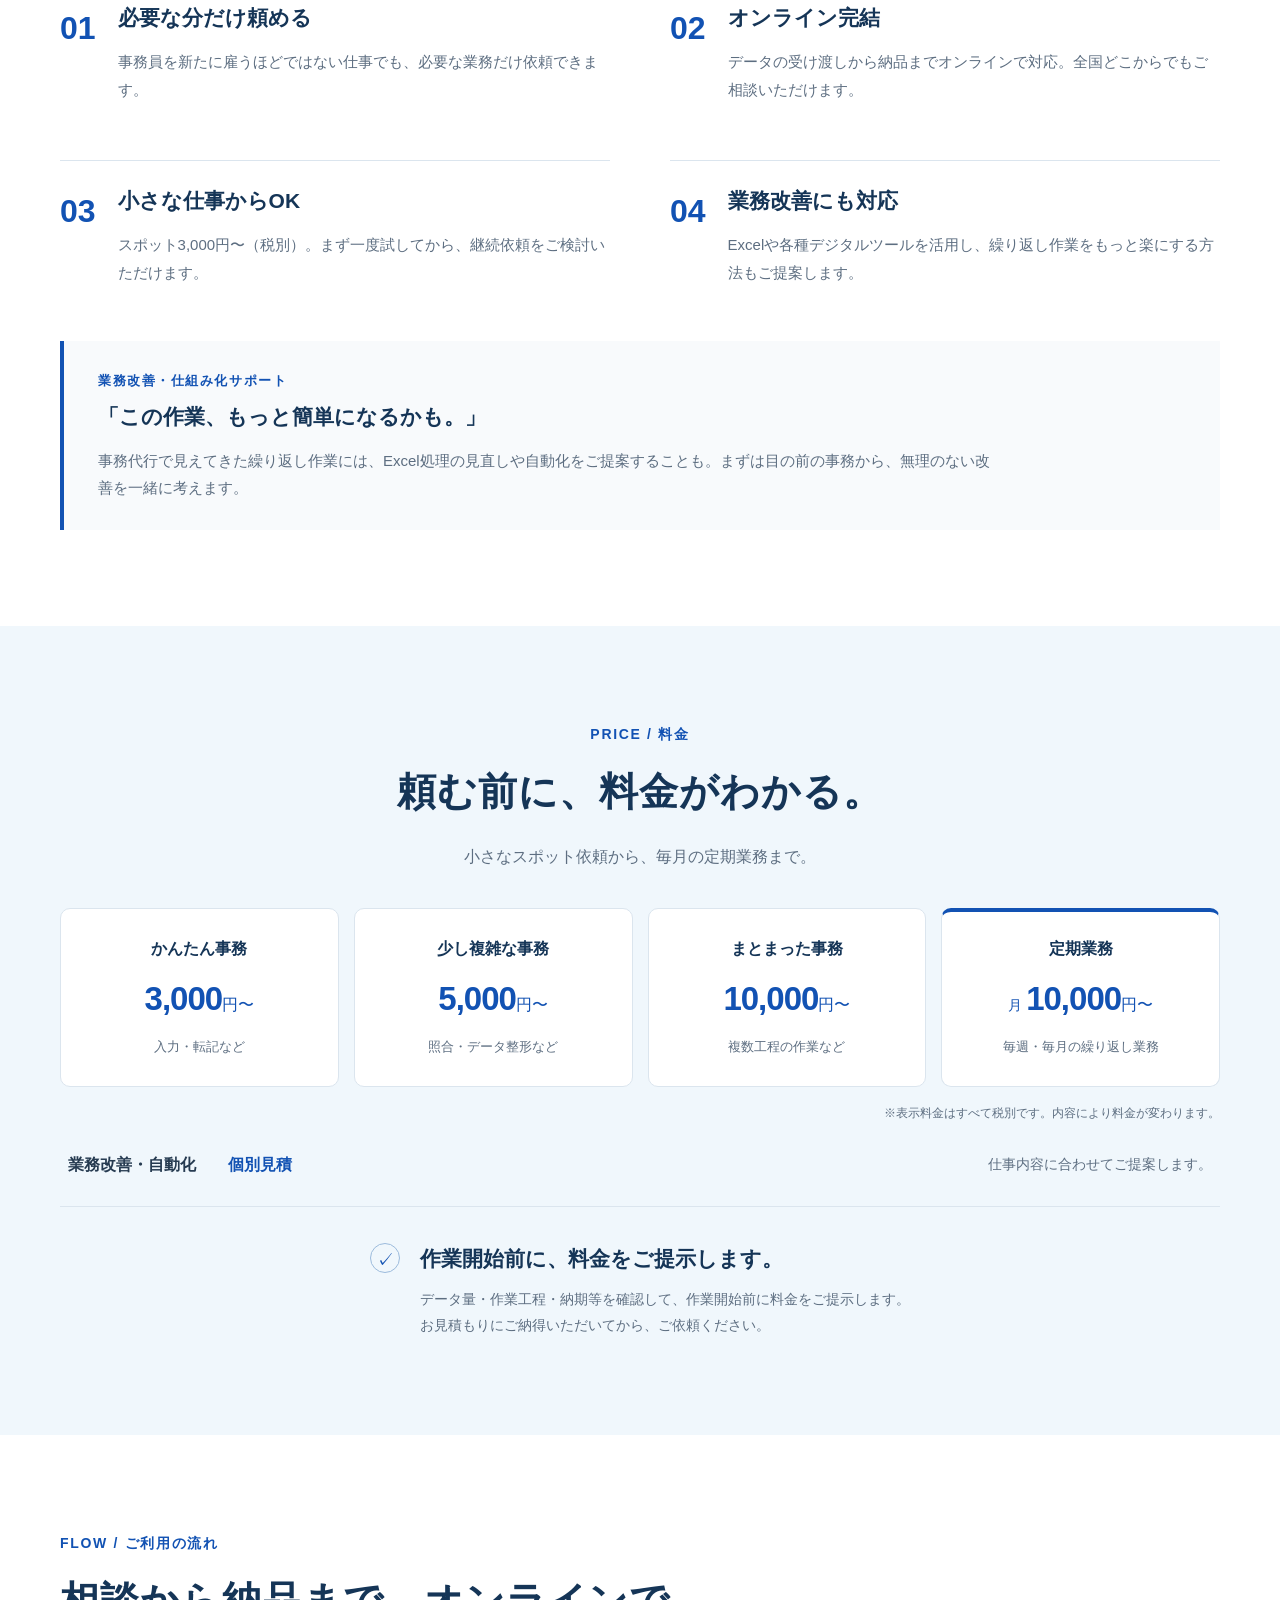
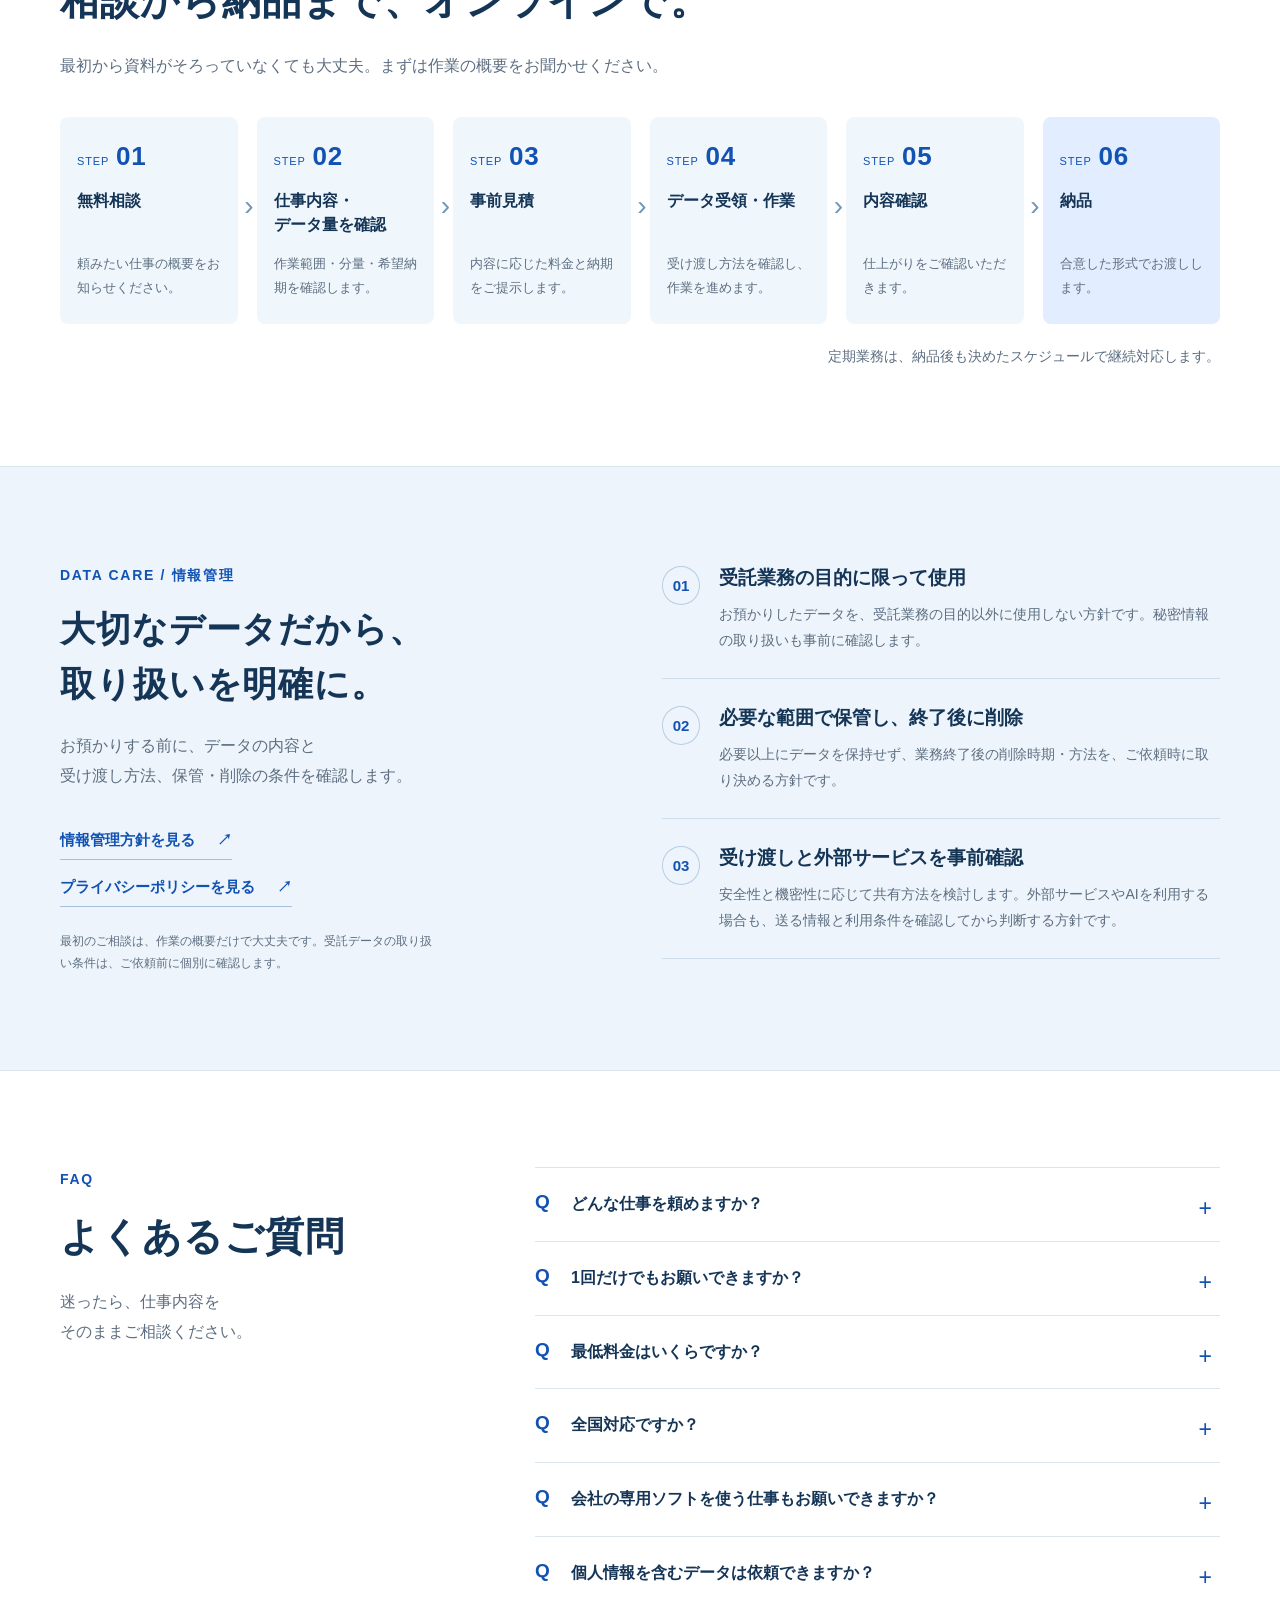
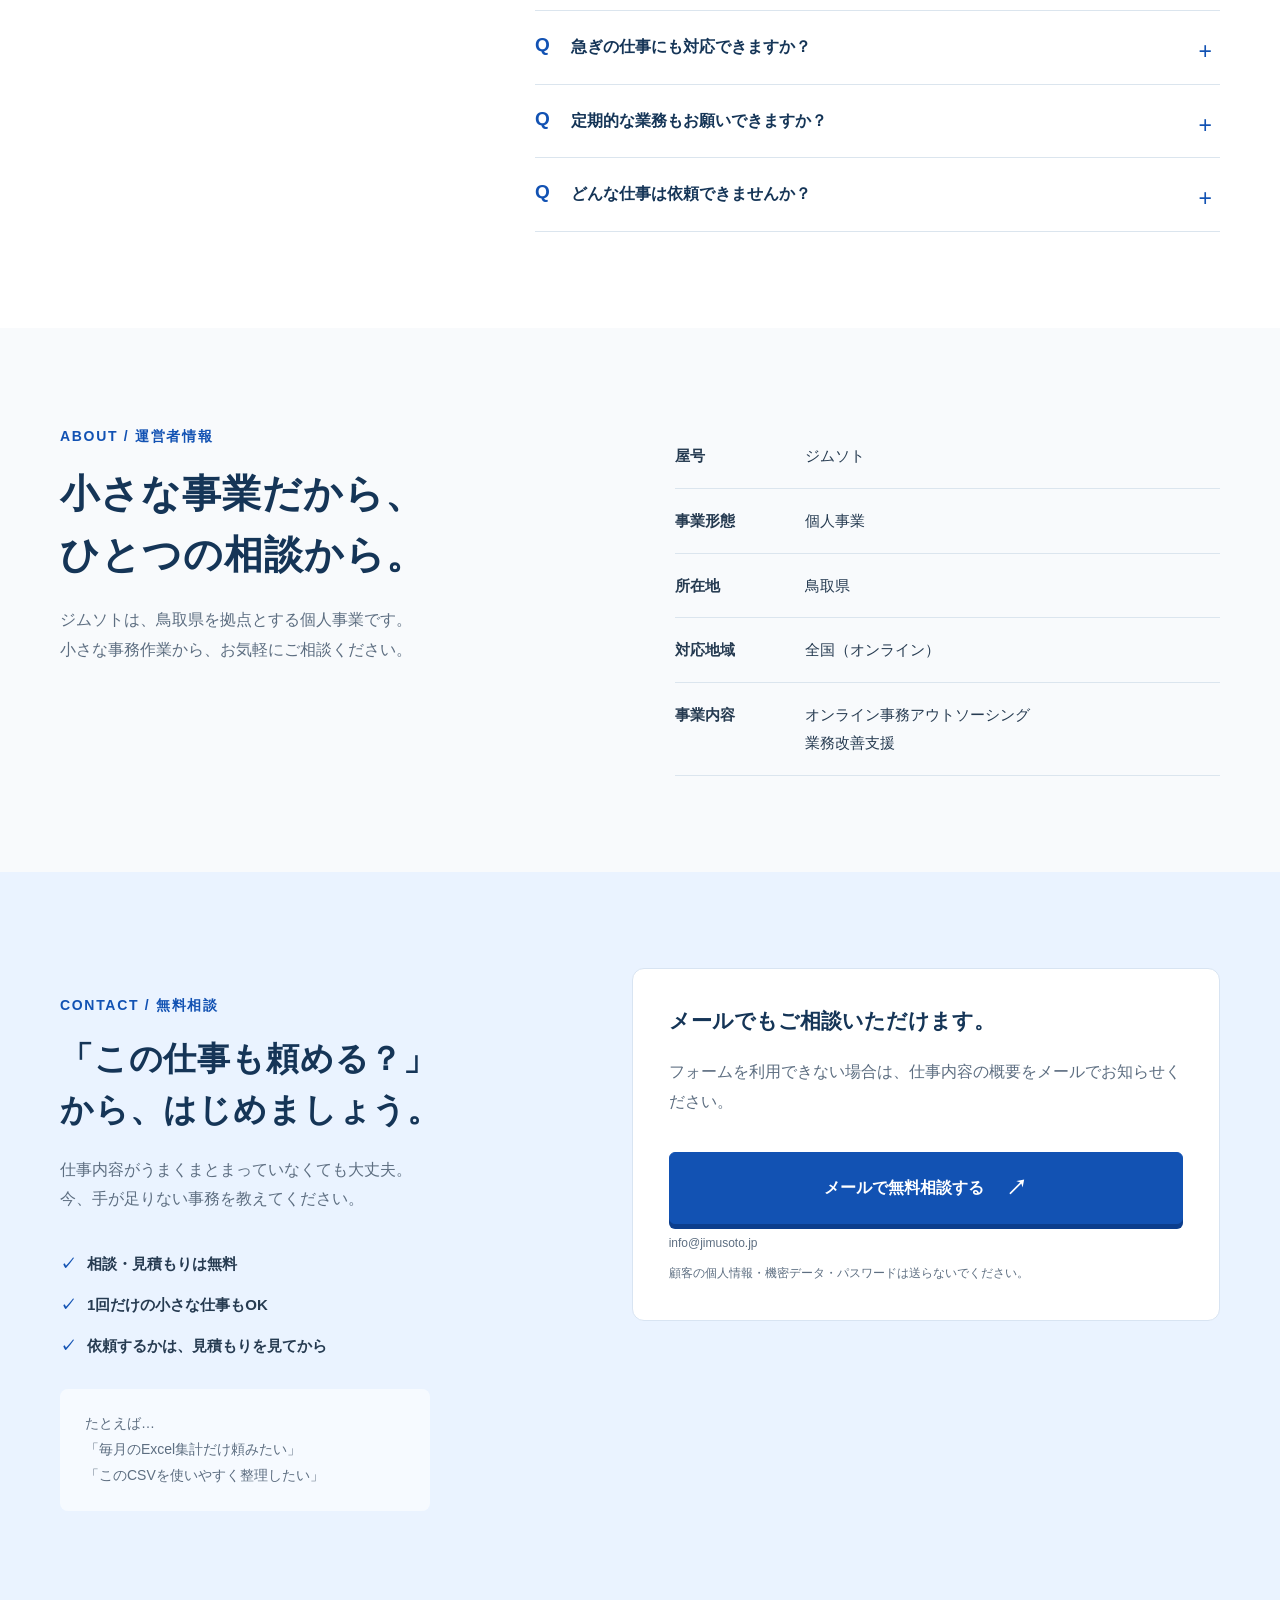
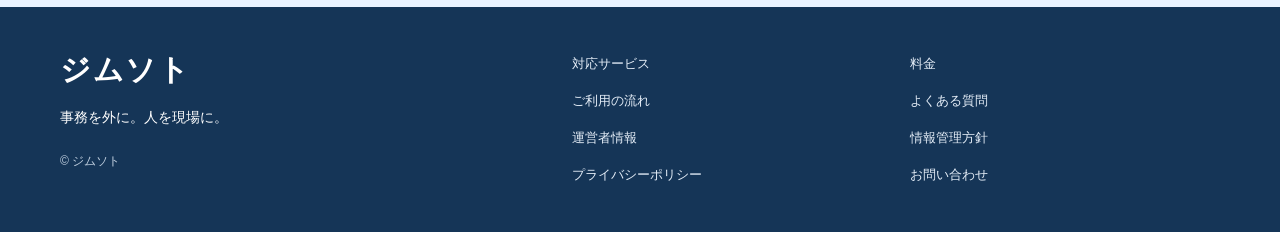
==== commit b5c1bd9d: "Connect inquiry form to verified mailbox with HTTPS safeguards and privacy disclosure" ====
--- a/docs/index.html
+++ b/docs/index.html
@@ -8,7 +8,7 @@
 <meta property="og:type" content="website"><meta property="og:locale" content="ja_JP"><meta property="og:site_name" content="ジムソト"><meta property="og:title" content="ジムソト｜事務を外に。人を現場に。"><meta property="og:description" content="Excel・データ入力・資料作成を必要な分だけ。中小企業向けオンライン事務代行、スポット3,000円〜。"><meta name="twitter:card" content="summary">
 <link rel="icon" type="image/svg+xml" href="data:image/svg+xml,%3Csvg xmlns='http://www.w3.org/2000/svg' viewBox='0 0 32 32'%3E%3Crect width='32' height='32' rx='8' fill='%231252b3'/%3E%3Cpath d='M8 8h9v16H8zM20 8h4v9h-4zM20 20h4v4h-4z' fill='white'/%3E%3C/svg%3E">
 <link rel="stylesheet" href="assets/site.css"><script src="assets/site.js" defer></script>
-<link rel="canonical" href="https://mshibasango-droid.github.io/jimusoto/"><meta property="og:url" content="https://mshibasango-droid.github.io/jimusoto/"></head>
+<link rel="canonical" href="https://jimusoto.jp/"><meta property="og:url" content="https://jimusoto.jp/"></head>
 <body>
 <a class="skip" href="#main">本文へスキップ</a>
 <header class="header"><a class="brand" href="./" aria-label="ジムソト トップ"><span class="brand-mark" aria-hidden="true">ジ</span><span>ジムソト<small>オンライン事務アウトソーシング</small></span></a><button class="menu-toggle" aria-expanded="false" aria-controls="nav">メニュー <span aria-hidden="true">☰</span></button><nav id="nav" aria-label="メインナビゲーション"><a href="#services">サービス</a><a href="#pricing">料金</a><a href="#flow">ご利用の流れ</a><a href="#security">情報管理</a><a href="#faq">よくある質問</a><a class="button small" href="#contact">無料で相談する <span aria-hidden="true">↗</span></a></nav></header>
@@ -26,7 +26,7 @@
 <section class="section" id="features"><div class="wrap"><p class="eyebrow">WHY JIMUSOTO / ジムソトの特徴</p><h2>ちょうどいい距離で、<br>事務をお手伝い。</h2><div class="features"><article><span>01</span><div><h3>必要な分だけ頼める</h3><p>事務員を新たに雇うほどではない仕事でも、必要な業務だけ依頼できます。</p></div></article><article><span>02</span><div><h3>オンライン完結</h3><p>データの受け渡しから納品までオンラインで対応。全国どこからでもご相談いただけます。</p></div></article><article><span>03</span><div><h3>小さな仕事からOK</h3><p>スポット3,000円〜（税別）。まず一度試してから、継続依頼をご検討いただけます。</p></div></article><article><span>04</span><div><h3>業務改善にも対応</h3><p>Excelや各種デジタルツールを活用し、繰り返し作業をもっと楽にする方法もご提案します。</p></div></article></div><aside class="improvement"><span class="eyebrow">業務改善・仕組み化サポート</span><h3>「この作業、もっと簡単になるかも。」</h3><p>事務代行で見えてきた繰り返し作業には、Excel処理の見直しや自動化をご提案することも。まずは目の前の事務から、無理のない改善を一緒に考えます。</p></aside></div></section>
 <section class="section pale" id="pricing"><div class="wrap"><div class="center"><p class="eyebrow">PRICE / 料金</p><h2>頼む前に、料金がわかる。</h2><p class="section-lead">小さなスポット依頼から、毎月の定期業務まで。</p></div><div class="price-grid"><article class="price-card"><p>かんたん事務</p><div><strong>3,000</strong>円〜</div><span>入力・転記など</span></article><article class="price-card"><p>少し複雑な事務</p><div><strong>5,000</strong>円〜</div><span>照合・データ整形など</span></article><article class="price-card"><p>まとまった事務</p><div><strong>10,000</strong>円〜</div><span>複数工程の作業など</span></article><article class="price-card recurring"><p>定期業務</p><div><small>月</small><strong>10,000</strong>円〜</div><span>毎週・毎月の繰り返し業務</span></article></div><p class="tax-right">※表示料金はすべて税別です。内容により料金が変わります。</p><div class="custom-price"><span>業務改善・自動化</span><strong>個別見積</strong><p>仕事内容に合わせてご提案します。</p></div><div class="estimate-note"><span aria-hidden="true">✓</span><div><h3>作業開始前に、料金をご提示します。</h3><p>データ量・作業工程・納期等を確認して、作業開始前に料金をご提示します。<br>お見積もりにご納得いただいてから、ご依頼ください。</p></div></div></div></section>
 <section class="section" id="flow"><div class="wrap"><p class="eyebrow">FLOW / ご利用の流れ</p><h2>相談から納品まで、<br class="mobile-only">オンラインで。</h2><p class="section-lead">最初から資料がそろっていなくても大丈夫。まずは作業の概要をお聞かせください。</p><ol class="steps"><li><span>STEP <b>01</b></span><h3>無料相談</h3><p>頼みたい仕事の概要をお知らせください。</p></li><li><span>STEP <b>02</b></span><h3>仕事内容・<br>データ量を確認</h3><p>作業範囲・分量・希望納期を確認します。</p></li><li><span>STEP <b>03</b></span><h3>事前見積</h3><p>内容に応じた料金と納期をご提示します。</p></li><li><span>STEP <b>04</b></span><h3>データ受領・作業</h3><p>受け渡し方法を確認し、作業を進めます。</p></li><li><span>STEP <b>05</b></span><h3>内容確認</h3><p>仕上がりをご確認いただきます。</p></li><li><span>STEP <b>06</b></span><h3>納品</h3><p>合意した形式でお渡しします。</p></li></ol><p class="flow-note">定期業務は、納品後も決めたスケジュールで継続対応します。</p></div></section>
-<section class="section security" id="security"><div class="wrap security-grid"><div><p class="eyebrow">DATA CARE / 情報管理</p><h2>大切なデータだから、<br>取り扱いを明確に。</h2><p class="section-lead">お預かりする前に、データの内容と<br>受け渡し方法、保管・削除の条件を確認します。</p><div class="policy-links"><a href="information-policy.html">情報管理方針を見る <span aria-hidden="true">↗</span></a><a href="privacy.html">プライバシーポリシーを見る <span aria-hidden="true">↗</span></a></div><p class="draft-note">各方針は公開前の確認案です。運用条件を確定してから受付を開始します。</p></div><div class="security-items"><article><span>01</span><div><h3>受託業務の目的に限って使用</h3><p>お預かりしたデータを、受託業務の目的以外に使用しない方針です。秘密情報の取り扱いも事前に確認します。</p></div></article><article><span>02</span><div><h3>必要な範囲で保管し、終了後に削除</h3><p>必要以上にデータを保持せず、業務終了後の削除時期・方法を、ご依頼時に取り決める方針です。</p></div></article><article><span>03</span><div><h3>受け渡しと外部サービスを事前確認</h3><p>安全性と機密性に応じて共有方法を検討します。外部サービスやAIを利用する場合も、送る情報と利用条件を確認してから判断する方針です。</p></div></article></div></div></section>
+<section class="section security" id="security"><div class="wrap security-grid"><div><p class="eyebrow">DATA CARE / 情報管理</p><h2>大切なデータだから、<br>取り扱いを明確に。</h2><p class="section-lead">お預かりする前に、データの内容と<br>受け渡し方法、保管・削除の条件を確認します。</p><div class="policy-links"><a href="information-policy.html">情報管理方針を見る <span aria-hidden="true">↗</span></a><a href="privacy.html">プライバシーポリシーを見る <span aria-hidden="true">↗</span></a></div><p class="draft-note">最初のご相談は、作業の概要だけで大丈夫です。受託データの取り扱い条件は、ご依頼前に個別に確認します。</p></div><div class="security-items"><article><span>01</span><div><h3>受託業務の目的に限って使用</h3><p>お預かりしたデータを、受託業務の目的以外に使用しない方針です。秘密情報の取り扱いも事前に確認します。</p></div></article><article><span>02</span><div><h3>必要な範囲で保管し、終了後に削除</h3><p>必要以上にデータを保持せず、業務終了後の削除時期・方法を、ご依頼時に取り決める方針です。</p></div></article><article><span>03</span><div><h3>受け渡しと外部サービスを事前確認</h3><p>安全性と機密性に応じて共有方法を検討します。外部サービスやAIを利用する場合も、送る情報と利用条件を確認してから判断する方針です。</p></div></article></div></div></section>
 <section class="section" id="faq"><div class="wrap faq-layout"><div><p class="eyebrow">FAQ</p><h2>よくあるご質問</h2><p class="section-lead">迷ったら、仕事内容を<br>そのままご相談ください。</p></div><div class="faq-list">
 <details><summary>どんな仕事を頼めますか？</summary><p>Excel・CSV処理、データ入力・整理、資料作成、文章・メール作成、ホームページの軽微更新など、PC上で完結する事務が対象です。一覧にない仕事も、まずは概要をお知らせください。</p></details>
 <details><summary>1回だけでもお願いできますか？</summary><p>はい。1回だけのスポット依頼も可能です。必要な仕事だけ、小さな作業からご相談いただけます。</p></details>
@@ -39,7 +39,7 @@
 <details><summary>どんな仕事は依頼できませんか？</summary><p>現地訪問や実作業が必要な業務、資格・独占業務に当たる専門的な判断、法令やサービスの利用条件に反する業務は対象外です。また、必要な安全性や品質を確保できないと判断した業務はお受けできません。</p></details>
 </div></div></section>
 <section class="section operator" id="about"><div class="wrap about-grid"><div><p class="eyebrow">ABOUT / 運営者情報</p><h2>小さな事業だから、<br>ひとつの相談から。</h2><p class="section-lead">ジムソトは、鳥取県を拠点とする個人事業です。<br>小さな事務作業から、お気軽にご相談ください。</p></div><dl class="about-table"><div><dt>屋号</dt><dd>ジムソト</dd></div><div><dt>事業形態</dt><dd>個人事業</dd></div><div><dt>所在地</dt><dd>鳥取県</dd></div><div><dt>対応地域</dt><dd>全国（オンライン）</dd></div><div><dt>事業内容</dt><dd>オンライン事務アウトソーシング<br>業務改善支援</dd></div></dl></div></section>
-<section class="section contact" id="contact"><div class="wrap contact-grid"><div class="contact-intro"><p class="eyebrow">CONTACT / 無料相談</p><h2>「この仕事も頼める？」<br>から、はじめましょう。</h2><p class="section-lead">仕事内容がうまくまとまっていなくても大丈夫。<br>今、手が足りない事務を教えてください。</p><ul class="check-list"><li>相談・見積もりは無料</li><li>1回だけの小さな仕事もOK</li><li>依頼するかは、見積もりを見てから</li></ul><p class="contact-hint">たとえば…<br>「毎月のExcel集計だけ頼みたい」<br>「このCSVを使いやすく整理したい」</p></div><form id="consultation-form" class="contact-form" method="dialog"><p class="preview-notice" id="form-notice"><strong>確認版：お問い合わせ受付は準備中です。</strong><br>入力・確認画面をお試しいただけます。現在、内容は送信・保存されません。</p><div class="field"><label for="company">会社名・屋号 <span>必須</span></label><input id="company" name="company" autocomplete="organization" maxlength="120" required placeholder="株式会社○○ / ○○商店"></div><div class="field"><label for="person">担当者名 <span>必須</span></label><input id="person" name="person" autocomplete="name" maxlength="80" required placeholder="山田 太郎"></div><div class="field"><label for="email">メールアドレス <span>必須</span></label><input id="email" name="email" type="email" autocomplete="email" maxlength="254" required placeholder="example@company.jp"></div><div class="field"><label for="phone">電話番号 <span class="optional">任意</span></label><input id="phone" name="phone" type="tel" autocomplete="tel" maxlength="30" placeholder="090-1234-5678"></div><div class="field"><label for="message">相談内容 <span>必須</span></label><textarea id="message" name="message" rows="6" maxlength="5000" required placeholder="頼みたい作業・おおよその分量・希望の納期など、わかる範囲でお知らせください。" aria-describedby="data-warning"></textarea><p id="data-warning" class="field-help">顧客の個人情報・機密データ・パスワードは記載しないでください。</p></div><label class="consent"><input name="consent" type="checkbox" required><span><a href="privacy.html" target="_blank" rel="noopener">プライバシーポリシー（別タブ）</a>を確認しました。</span></label><button type="submit" class="button" disabled>相談内容を確認する <span aria-hidden="true">→</span></button><noscript><p class="preview-notice">確認画面にはJavaScriptが必要です。現在は受付準備中のため、フォームからの送信はできません。</p></noscript></form></div></section>
+<section class="section contact" id="contact"><div class="wrap contact-grid"><div class="contact-intro"><p class="eyebrow">CONTACT / 無料相談</p><h2>「この仕事も頼める？」<br>から、はじめましょう。</h2><p class="section-lead">仕事内容がうまくまとまっていなくても大丈夫。<br>今、手が足りない事務を教えてください。</p><ul class="check-list"><li>相談・見積もりは無料</li><li>1回だけの小さな仕事もOK</li><li>依頼するかは、見積もりを見てから</li></ul><p class="contact-hint">たとえば…<br>「毎月のExcel集計だけ頼みたい」<br>「このCSVを使いやすく整理したい」</p></div><div class="contact-panel"><div id="contact-unavailable" class="contact-form"><h3>メールでもご相談いただけます。</h3><p class="section-lead">フォームを利用できない場合は、仕事内容の概要をメールでお知らせください。</p><a class="button" href="mailto:info@jimusoto.jp">メールで無料相談する <span aria-hidden="true">↗</span></a><p class="field-help">info@jimusoto.jp</p><p class="field-help">顧客の個人情報・機密データ・パスワードは送らないでください。</p><noscript><p class="field-help">フォームにはJavaScriptが必要です。メールでお問い合わせいただけます。</p></noscript></div><form id="consultation-form" class="contact-form" action="https://formspree.io/f/mbgjezdo" method="post" hidden><p class="field-help form-intro" id="form-notice">わかる範囲でご記入ください。内容を確認してから送信できます。</p><div class="field"><label for="company">会社名・屋号 <span>必須</span></label><input id="company" name="company" autocomplete="organization" maxlength="120" required placeholder="株式会社○○ / ○○商店"></div><div class="field"><label for="person">担当者名 <span>必須</span></label><input id="person" name="person" autocomplete="name" maxlength="80" required placeholder="山田 太郎"></div><div class="field"><label for="email">メールアドレス <span>必須</span></label><input id="email" name="email" type="email" autocomplete="email" maxlength="254" required placeholder="example@company.jp"></div><div class="field"><label for="phone">電話番号 <span class="optional">任意</span></label><input id="phone" name="phone" type="tel" autocomplete="tel" maxlength="30" placeholder="090-1234-5678"></div><div class="field"><label for="message">相談内容 <span>必須</span></label><textarea id="message" name="message" rows="6" maxlength="5000" required placeholder="頼みたい作業・おおよその分量・希望の納期など、わかる範囲でお知らせください。" aria-describedby="data-warning"></textarea><p id="data-warning" class="field-help">作業の概要だけをご記入ください。顧客名簿・医療情報などの個人情報、機密データ、パスワードは送らないでください。</p></div><div class="form-trap" aria-hidden="true"><label>この欄は空欄にしてください<input name="_gotcha" tabindex="-1" autocomplete="off"></label></div><label class="consent"><input name="consent" type="checkbox" value="同意する" required><span><a href="privacy.html" target="_blank" rel="noopener">プライバシーポリシー（別タブ）</a>に記載された情報の取り扱いと、Formspree（米国での処理を含む）を利用した送信に同意します。</span></label><button type="submit" class="button" disabled>相談内容を確認する <span aria-hidden="true">→</span></button></form><div id="inquiry-success" class="contact-form" tabindex="-1" role="status" hidden><p class="eyebrow">THANK YOU</p><h3>ご相談を受け付けました。</h3><p class="section-lead">内容を確認して、ご入力のメールアドレスへご連絡します。</p><p>自動返信メールはお送りしていません。追加のご連絡は <a href="mailto:info@jimusoto.jp">info@jimusoto.jp</a> へお送りください。</p></div></div></div></section>
 </main><footer class="footer"><div class="wrap footer-grid"><div><a class="brand" href="./">ジムソト</a><p>事務を外に。人を現場に。</p><small>© ジムソト</small></div><div class="footer-links"><a href="#services">対応サービス</a><a href="#pricing">料金</a><a href="#flow">ご利用の流れ</a><a href="#faq">よくある質問</a><a href="#about">運営者情報</a><a href="information-policy.html">情報管理方針</a><a href="privacy.html">プライバシーポリシー</a><a href="#contact">お問い合わせ</a></div></div></footer>
-<dialog id="confirmation" aria-labelledby="confirmation-title"><div class="dialog-head"><p class="eyebrow">お問い合わせ内容の確認</p><button type="button" class="dialog-close" aria-label="確認画面を閉じる">×</button></div><h2 id="confirmation-title">この内容で相談する</h2><p class="preview-notice">確認版のため、送信はできません。入力内容は保存されません。</p><dl id="confirmation-fields"></dl><div class="dialog-actions"><button type="button" class="button secondary" id="edit-inquiry">入力内容を修正する</button><button type="button" class="button" disabled>無料で相談する（受付準備中）</button></div></dialog>
+<dialog id="confirmation" aria-labelledby="confirmation-title"><div class="dialog-head"><p class="eyebrow">お問い合わせ内容の確認</p><button type="button" class="dialog-close" aria-label="確認画面を閉じる">×</button></div><h2 id="confirmation-title">この内容で相談する</h2><p class="field-help">会社名・連絡先・相談内容をご確認ください。「無料で相談する」を押すと送信されます。</p><p class="form-error" id="send-status" role="alert" hidden></p><dl id="confirmation-fields"></dl><div class="dialog-actions"><button type="button" class="button secondary" id="edit-inquiry">入力内容を修正する</button><button type="button" class="button" id="send-inquiry" disabled>無料で相談する</button></div></dialog>
 </body></html>
--- a/docs/assets/site.css
+++ b/docs/assets/site.css
@@ -1,2 +1,3 @@
 :root{--blue:#1252b3;--navy:#153557;--text:#263b51;--muted:#5d6e81;--pale:#f0f7fc;--line:#dbe5ee;--white:#fff;--radius:12px}*{box-sizing:border-box}html{scroll-behavior:smooth;scroll-padding-top:105px}body{margin:0;color:var(--text);background:#fff;font:16px/1.85 "Noto Sans JP","Yu Gothic",Meiryo,sans-serif;-webkit-font-smoothing:antialiased}a{color:var(--blue);text-decoration:none}button,input,textarea{font:inherit}a,button,input,textarea{touch-action:manipulation}a:focus-visible,button:focus-visible,summary:focus-visible,input:focus-visible,textarea:focus-visible{outline:3px solid #e6a619;outline-offset:5px}h1,h2,h3,p{margin:0}h1,h2,h3{color:var(--navy);font-weight:800;line-height:1.55}h2{font-size:clamp(28px,3.05vw,42px);letter-spacing:.025em}h3{font-size:21px}p{overflow-wrap:anywhere}img{max-width:100%;display:block}.wrap{max-width:1160px;margin:auto;width:calc(100% - 80px)}.section{padding:96px 0}.eyebrow{color:var(--blue);font-size:14px;font-weight:700;letter-spacing:.12em;margin-bottom:14px}.section-lead{margin:20px 0 36px;color:var(--muted)}.blue{color:var(--blue)}.header{height:96px;display:flex;align-items:center;justify-content:space-between;padding:0 3.4%;gap:24px;background:#fffffffa;border-bottom:1px solid #e6eef4;position:sticky;top:0;z-index:20}.brand{display:inline-flex;align-items:center;gap:10px;color:var(--navy);font-size:30px;font-weight:900;letter-spacing:.05em;line-height:1.2;white-space:nowrap}.brand small{display:block;font-size:10px;font-weight:600;letter-spacing:.02em;margin-top:7px}.brand-mark{width:37px;height:42px;display:grid;place-items:center;background:var(--blue);border-radius:6px;color:white;font-size:29px;transform:rotate(-5deg)}nav{display:flex;align-items:center;gap:25px}nav>a{font-size:14px;color:var(--navy);font-weight:700}nav>a:not(.button):hover{color:var(--blue);text-decoration:underline;text-underline-offset:7px}.button{display:inline-flex;align-items:center;justify-content:center;gap:22px;background:var(--blue);border:1px solid var(--blue);color:white;font-size:16px;font-weight:700;border-radius:6px;padding:18px 24px;line-height:1.6;cursor:pointer;box-shadow:0 5px 0 #0c3e8d;transition:background .15s,transform .15s}.button:hover{background:#083f91;transform:translateY(-2px)}.button span{font-size:21px}.button.small{font-size:14px;padding:12px 19px;box-shadow:none;gap:16px}.menu-toggle{display:none}.skip{position:fixed;top:-100px;left:20px;background:white;z-index:99;padding:12px}.skip:focus{top:10px}.hero{background:linear-gradient(115deg,#f3f9ff 0%,#f3f9ff 48%,#fff 86%);overflow:hidden}.hero-grid{display:grid;grid-template-columns:1.05fr 1fr;align-items:center;gap:28px;padding-top:62px;padding-bottom:45px}.hero .eyebrow{font-size:15px;letter-spacing:.045em}.hero h1{font-size:clamp(44px,5.3vw,72px);line-height:1.45;letter-spacing:.04em;font-weight:900}.hero-lead{margin-top:22px;line-height:1.9;font-size:17px;font-weight:500}.hero-price{display:flex;align-items:center;gap:20px;margin:27px 0 26px;line-height:1.4}.hero-price>span{font-size:14px;border-left:3px solid var(--blue);padding-left:12px}.hero-price>div{color:var(--blue);font-size:16px;white-space:nowrap}.hero-price strong{font-size:40px;letter-spacing:-.03em;margin:0 4px;font-family:Arial,sans-serif}.hero-price b{font-size:22px}.micro{font-size:13px;color:var(--muted);margin-top:15px}.micro span{margin:0 9px;color:#abb8c7}.hero-visual{position:relative;min-width:0}.hero-art{width:100%;height:auto;aspect-ratio:4/3;object-fit:contain;mix-blend-mode:multiply}.hero-caption{display:flex;justify-content:center;gap:8px;color:var(--navy);font-size:15px;font-weight:700;margin-top:12px}.hero-caption:before{content:"";width:25px;border-top:2px solid #6f99cb;align-self:center}.hero-diagram{padding:50px 20px;text-align:center;background:white;border:1px solid var(--line);border-radius:20px;box-shadow:0 20px 50px #15355709}.hero-diagram strong{display:block;font-size:42px;color:var(--blue);margin:30px}.task-tags{display:flex;flex-wrap:wrap;gap:12px;justify-content:center;margin-top:24px}.task-tags span{background:var(--pale);color:var(--blue);padding:8px 12px;border-radius:6px;font-size:14px}.hero-bottom{display:flex;gap:14px;align-items:center;border-top:1px solid var(--line);padding:22px 0}.hero-bottom>span:not(.online){background:#fff;border:1px solid var(--line);padding:4px 16px;border-radius:4px;font-size:14px;white-space:nowrap}.hero-bottom p{font-size:14px;color:var(--muted)}.hero-bottom .online{margin-left:auto;font-size:14px;color:var(--blue);font-weight:700;white-space:nowrap}.cards{display:grid;grid-template-columns:repeat(3,1fr);gap:22px}.service-card{border:1px solid var(--line);border-radius:var(--radius);padding:30px 28px;background:white;display:flex;flex-direction:column}.service-no{color:var(--blue);font-size:12px;letter-spacing:.1em;font-weight:700}.service-card h3{margin:16px 0 12px}.service-card>p:not(.card-price){font-size:15px;color:var(--muted);flex:1}.card-price{margin-top:25px;padding-top:15px;border-top:1px solid var(--line);color:var(--blue);font-size:15px}.card-price strong{font:700 28px Arial,sans-serif;margin-right:5px}.contact{background:var(--pale)}.footer{padding:45px 0;background:#153557;color:white}.footer .brand{color:#fff}.footer p{margin:15px 0;font-size:14px}.footer small{font-size:12px;color:#c1d0e0}.mobile-only{display:none}@media(min-width:1440px){.hero-grid{padding-top:80px;padding-bottom:65px}}@media(max-width:1150px){nav{gap:15px}.header{padding:0 25px}.brand{font-size:26px}nav>a{font-size:13px}.hero-price{gap:12px}.hero-bottom{flex-wrap:wrap}.hero-bottom .online{margin-left:0}.hero h1{font-size:58px}}@media(max-width:960px){.header{height:80px}.menu-toggle{display:block;border:1px solid var(--line);border-radius:5px;padding:7px 10px;background:white;color:var(--navy);font-size:14px}nav{display:none;position:absolute;top:80px;left:0;right:0;background:white;border-bottom:1px solid var(--line);padding:22px;flex-direction:column;align-items:stretch;gap:0;box-shadow:0 15px 20px #1535570a}nav.is-open{display:flex}nav>a{padding:12px;font-size:15px}.hero-grid{gap:12px}.hero h1{font-size:50px}.hero-price{align-items:flex-start;flex-direction:column;gap:8px}.hero-lead{font-size:16px}.cards{gap:15px}.service-card{padding:25px 21px}.wrap{width:calc(100% - 48px)}}@media(max-width:680px){html{scroll-padding-top:95px}.wrap{width:calc(100% - 40px)}.header{padding:0 20px}.brand{font-size:27px}.brand small{font-size:9px}.brand-mark{width:32px;height:35px;font-size:25px}.section{padding:64px 0}.hero-grid{grid-template-columns:1fr;padding-top:38px;padding-bottom:20px;gap:28px}.hero .eyebrow{font-size:12px;letter-spacing:.015em}.hero h1{font-size:clamp(40px,11vw,60px);line-height:1.45}.hero-lead{margin-top:20px;font-size:15px}.hero-price{flex-direction:row;align-items:center;gap:16px;margin:22px 0}.hero-price>span{font-size:12px;max-width:105px}.hero-price strong{font-size:36px}.hero-price b{font-size:19px}.hero-price>div{font-size:14px}.button{font-size:14px;padding:17px 16px;gap:12px}.hero-copy>.button{width:100%}.hero-visual{max-width:420px;margin:auto;width:100%}.hero-caption{font-size:14px}.hero-bottom{gap:8px;padding:18px 0 24px}.hero-bottom p{width:100%;font-size:12px;order:2}.hero-bottom>span:not(.online){font-size:12px;padding:3px 12px}.hero-bottom .online{font-size:12px;width:100%;order:3}.cards{grid-template-columns:1fr}.service-card{padding:25px}.service-card h3{margin:12px 0}.section-lead{font-size:15px;margin:17px 0 27px}.mobile-only{display:block}}@media(prefers-reduced-motion:reduce){html{scroll-behavior:auto}*,*:before,*:after{transition:none!important;animation:none!important}}
 .center{text-align:center}.pale{background:var(--pale)}.hero-price small,.card-price small{font-size:12px;margin-left:4px;font-weight:400}.worry-grid{display:grid;grid-template-columns:repeat(3,1fr);gap:0;margin-top:42px;border-top:1px solid var(--line);border-left:1px solid var(--line)}.worry-grid>p{position:relative;padding:25px 22px 25px 47px;border-right:1px solid var(--line);border-bottom:1px solid var(--line);font-size:15px;font-weight:600;line-height:1.85}.worry-grid>p>span{position:absolute;left:20px;top:24px;color:var(--blue)}.solution{margin-top:44px;text-align:center}.solution>p:first-child{font-weight:700;font-size:18px}.solution h3{font-size:29px;margin:14px 0}.solution>p:last-child{font-size:15px;color:var(--muted)}.section-heading{display:flex;align-items:center;justify-content:space-between;gap:20px}.tax-note{font-size:13px;color:var(--muted)}.card-top{display:flex;justify-content:space-between;align-items:center}.icon{background:#eef5fe;color:var(--blue);border-radius:8px;display:grid;place-items:center;width:45px;height:45px;font:32px/1 Arial,sans-serif}.consult-band{background:#e0edfd;border-radius:var(--radius);padding:34px 38px;margin-top:32px;display:flex;align-items:center;justify-content:space-between;gap:28px}.consult-band .eyebrow{margin-bottom:9px;font-size:13px}.consult-band h3{font-size:22px}.consult-band p:last-child{font-size:14px;margin-top:14px}.consult-band .button{white-space:nowrap;font-size:14px;padding:16px 20px}.features{display:grid;grid-template-columns:1fr 1fr;gap:32px 60px;margin-top:40px}.features article{display:flex;gap:22px;padding:24px 0;border-top:1px solid var(--line)}.features article>span{color:var(--blue);font:700 32px Arial,sans-serif;padding-top:8px}.features article p{color:var(--muted);margin-top:14px;font-size:15px}.improvement{background:#f8fafc;border-left:4px solid var(--blue);padding:28px 34px;margin-top:30px}.improvement .eyebrow{font-size:13px;display:block;margin-bottom:8px}.improvement h3{font-size:21px}.improvement p{color:var(--muted);font-size:15px;max-width:900px;margin-top:13px}.price-grid{display:grid;grid-template-columns:repeat(4,1fr);gap:15px}.price-card{border:1px solid var(--line);background:#fff;border-radius:10px;padding:25px 18px;text-align:center}.price-card>p{font-weight:700;color:var(--navy)}.price-card>div{color:var(--blue);margin:16px 0 12px;white-space:nowrap}.price-card strong{font:700 33px Arial,sans-serif;letter-spacing:-.03em}.price-card small{font-size:14px;margin-right:4px}.price-card>span{font-size:13px;color:var(--muted)}.price-card.recurring{border-top:4px solid var(--blue);padding-top:22px}.tax-right{font-size:12px;color:var(--muted);text-align:right;margin-top:15px}.custom-price{display:flex;align-items:center;gap:32px;border-bottom:1px solid var(--line);padding:26px 8px}.custom-price span{font-weight:700}.custom-price strong{color:var(--blue)}.custom-price p{font-size:14px;color:var(--muted);margin-left:auto}.estimate-note{display:flex;align-items:flex-start;justify-content:center;gap:20px;padding-top:36px}.estimate-note>span{border:1px solid #9cbbdc;border-radius:50%;color:var(--blue);width:30px;height:30px;display:grid;place-items:center;flex-shrink:0;font-size:18px}.estimate-note h3{font-size:21px}.estimate-note p{font-size:14px;color:var(--muted);margin-top:12px}.steps{list-style:none;padding:0;display:grid;grid-template-columns:repeat(6,1fr);gap:19px;margin:36px 0 0}.steps li{position:relative;background:var(--pale);border-radius:8px;padding:24px 17px;min-width:0}.steps li:not(:last-child):after{content:'›';position:absolute;right:-16px;top:75px;font-size:28px;color:#7095bb;line-height:1}.steps li>span{font-size:11px;letter-spacing:.08em;color:var(--blue)}.steps b{font:700 26px Arial,sans-serif;margin-left:3px}.steps h3{font-size:16px;margin:14px 0 13px;min-height:50px}.steps p{font-size:13px;color:var(--muted)}.steps li:last-child{background:#e2edff}.flow-note{font-size:14px;color:var(--muted);text-align:right;margin-top:20px}.security{background:#edf4fb;border-top:1px solid var(--line);border-bottom:1px solid var(--line)}.security-grid{display:grid;grid-template-columns:1fr 1.05fr;gap:70px}.security h2{font-size:35px}.policy-links{display:flex;flex-direction:column;align-items:flex-start;gap:13px}.policy-links a{font-size:15px;font-weight:700;border-bottom:1px solid #a7bfdd;padding-bottom:5px}.policy-links span{margin-left:18px}.draft-note{font-size:12px;color:var(--muted);margin-top:23px;max-width:380px}.security-items article{display:flex;align-items:flex-start;gap:19px;padding:24px 0;border-bottom:1px solid #cfdeed}.security-items article:first-child{padding-top:0}.security-items article>span{font:700 15px Arial,sans-serif;color:var(--blue);border:1px solid #b7cee7;border-radius:50%;padding:10px;margin-top:3px}.security-items h3{font-size:19px}.security-items p{font-size:14px;color:var(--muted);margin-top:10px}.faq-layout{display:grid;grid-template-columns:1fr 1.65fr;gap:60px}.faq-list details{border-bottom:1px solid var(--line)}.faq-list details:first-child{border-top:1px solid var(--line)}.faq-list summary{position:relative;list-style:none;cursor:pointer;padding:22px 36px 22px 36px;font-size:16px;font-weight:700;color:var(--navy);line-height:1.8}.faq-list summary::-webkit-details-marker{display:none}.faq-list summary:before{content:'Q';position:absolute;left:0;top:23px;font:700 19px Arial,sans-serif;color:var(--blue)}.faq-list summary:after{content:'+';position:absolute;right:8px;top:20px;font-size:23px;font-weight:400;color:var(--blue)}.faq-list details[open] summary:after{content:'−'}.faq-list details[open] summary{color:var(--blue)}.faq-list details>p{padding:0 27px 24px 36px;font-size:15px;color:var(--muted)}.operator{background:#f8fafc}.about-grid{display:grid;grid-template-columns:1fr 1fr;gap:70px}.about-table{margin:0}.about-table>div{display:grid;grid-template-columns:110px 1fr;gap:20px;padding:18px 0;border-bottom:1px solid var(--line);font-size:15px}.about-table dt{font-weight:700}.about-table dd{margin:0}.contact{background:#eaf3ff}.contact-grid{display:grid;grid-template-columns:1fr 1.15fr;gap:60px;align-items:start}.contact h2{font-size:33px}.contact-intro{padding-top:25px}.check-list{padding:0;margin:30px 0;list-style:none;font-weight:700;font-size:15px}.check-list li{margin:13px 0}.check-list li:before{content:'✓';margin-right:12px;color:var(--blue)}.contact-hint{font-size:14px;color:var(--muted);padding:22px 25px;background:#fff9;border-radius:8px;max-width:370px}.contact-form{padding:36px;background:white;border-radius:12px;border:1px solid #d8e4f2}.preview-notice{background:#fff7df;color:#665124;border:1px solid #ecdda8;border-radius:5px;padding:14px 16px;font-size:13px;line-height:1.8;margin:0 0 24px}.field{margin-bottom:22px}.field label{display:flex;gap:10px;align-items:center;margin-bottom:9px;font-size:14px;font-weight:700}.field label>span{color:var(--blue);font-size:11px;background:#e9f2ff;padding:1px 6px;border-radius:3px}.field label>.optional{background:#f0f3f6;color:#637184}.field input,.field textarea{display:block;width:100%;min-width:0;border:1px solid #bfcddd;border-radius:5px;padding:12px 14px;color:var(--text);background:#fff;font-size:16px;line-height:1.65}.field textarea{resize:vertical;min-height:150px}.field input::placeholder,.field textarea::placeholder{color:#798694;font-size:14px}.field-help{font-size:12px;color:var(--muted);margin-top:8px}.consent{display:flex;align-items:flex-start;gap:9px;font-size:13px;cursor:pointer;margin:24px 0}.consent input{margin-top:6px;width:17px;height:17px;accent-color:var(--blue);flex-shrink:0}.consent a{text-decoration:underline;text-underline-offset:3px}.contact-form>.button{width:100%}.footer-grid{display:grid;grid-template-columns:1fr 1.4fr;gap:50px}.footer-links{display:grid;grid-template-columns:1fr 1fr;gap:13px 28px;font-size:13px}.footer-links a{color:#e4edf7}.footer-links a:hover{text-decoration:underline}.footer .brand{font-size:30px}dialog{border:0;border-radius:14px;padding:32px;max-width:700px;width:calc(100% - 32px);max-height:85vh;color:var(--text);box-shadow:0 20px 100px #10253c3b}dialog::backdrop{background:#10253c99}dialog h2{font-size:26px;margin-bottom:20px}.dialog-head{display:flex;justify-content:space-between;align-items:flex-start}.dialog-close{border:none;background:transparent;font-size:28px;color:var(--muted);cursor:pointer;padding:0 8px}.dialog-head .eyebrow{font-size:13px}.dialog-actions{display:flex;flex-wrap:wrap;gap:16px;margin-top:25px}.dialog-actions .button{font-size:13px;padding:12px 15px;box-shadow:none}.button.secondary{background:white;color:var(--blue)}.button:disabled{background:#e0e6ed;color:#536475;border-color:#e0e6ed;cursor:not-allowed;box-shadow:none;transform:none}#confirmation-fields{margin:0}#confirmation-fields>div{padding:14px 0;border-bottom:1px solid var(--line)}#confirmation-fields dt{font-size:13px;font-weight:700;color:var(--muted)}#confirmation-fields dd{margin:4px 0 0;font-size:15px;white-space:pre-wrap;overflow-wrap:anywhere}.policy-main{padding:65px 0 90px;max-width:850px}.breadcrumbs{font-size:13px;color:var(--muted);margin-bottom:30px}.policy-main h1{font-size:36px;margin-bottom:15px}.policy-main .policy-intro{margin-bottom:25px}.policy-main h2{font-size:22px;margin:35px 0 14px}.policy-main ul{padding-left:23px}.policy-main li{margin:8px 0}.policy-main p,.policy-main li{font-size:15px}.policy-main .back-link{display:inline-block;margin-top:40px;border-bottom:1px solid var(--blue)}@media(max-width:1100px){.price-card strong{font-size:28px}.security-grid,.contact-grid,.about-grid{gap:35px}.security h2{font-size:30px}.consult-band{padding:30px;gap:20px}.consult-band h3{font-size:20px}.steps{grid-template-columns:repeat(3,1fr);gap:25px}.steps li:nth-child(3):after{content:'↓';top:auto;bottom:-27px;right:50%;font-size:23px}.steps li h3{min-height:0}.contact h2{font-size:28px}.contact-form{padding:28px}}@media(max-width:800px){.worry-grid{grid-template-columns:1fr 1fr}.features{gap:20px 28px}.consult-band{flex-direction:column;align-items:flex-start}.price-grid{grid-template-columns:1fr 1fr}.security-grid,.faq-layout,.about-grid,.contact-grid{grid-template-columns:1fr;gap:35px}.security h2,.contact h2{font-size:32px}.faq-layout>.faq-list{min-width:0}.contact-intro{padding:0}.contact-hint{max-width:none}.footer-grid{gap:25px}.section-heading{align-items:flex-start;flex-direction:column;gap:12px}.hero-price small{font-size:10px}}@media(max-width:680px){.worry-grid{grid-template-columns:1fr;margin-top:29px}.worry-grid>p{padding:18px 20px 18px 45px}.worry-grid>p>span{top:18px}.worry-grid br{display:none}.solution{margin-top:32px}.solution>p:first-child{font-size:16px}.solution h3{font-size:25px}.solution>p:last-child{font-size:14px}.consult-band{padding:25px;gap:22px}.consult-band .button{width:100%;white-space:normal}.consult-band h3{font-size:19px}.features{grid-template-columns:1fr;gap:0;margin-top:25px}.features article>span{font-size:27px}.features article{gap:18px}.improvement{padding:24px}.improvement h3{font-size:19px}.improvement p{font-size:14px}.price-grid{gap:12px}.price-card{padding:23px 8px}.price-card>p{font-size:14px}.price-card strong{font-size:28px}.price-card>div{font-size:13px}.price-card small{font-size:12px}.price-card>span{font-size:11px}.custom-price{flex-wrap:wrap;gap:10px 22px;padding:22px 0}.custom-price p{margin-left:0;width:100%;font-size:13px}.estimate-note{gap:12px;padding-top:28px}.estimate-note h3{font-size:18px}.estimate-note p{font-size:13px}.estimate-note br{display:none}.steps{grid-template-columns:1fr;gap:21px}.steps li{padding:20px 22px;display:grid;grid-template-columns:76px 1fr;gap:0 15px;align-items:center}.steps li>span{grid-row:1/3}.steps li h3{font-size:17px;margin:0 0 5px}.steps li h3 br{display:none}.steps li p{font-size:13px}.steps li:not(:last-child):after,.steps li:nth-child(3):after{content:'↓';top:auto;bottom:-24px;right:50%;font-size:23px}.flow-note{font-size:13px;text-align:left}.security h2,.contact h2{font-size:28px}.security-items h3{font-size:17px}.security-items article{gap:12px}.security-items article>span{padding:8px;font-size:13px}.faq-list summary{font-size:15px;padding-left:30px}.faq-list details>p{padding-left:30px;padding-right:10px;font-size:14px}.about-table>div{grid-template-columns:90px 1fr;gap:16px;font-size:14px}.contact-form{padding:23px 19px}.footer-grid{grid-template-columns:1fr;gap:28px}.footer-links{gap:13px 15px;font-size:12px}.footer{padding:35px 0}.policy-main{padding-top:35px}.policy-main h1{font-size:27px}.policy-main h2{font-size:20px}dialog{padding:24px}.hero-price>span{max-width:90px}.hero-price{gap:10px}.hero-price strong{font-size:33px}.hero-price b{font-size:18px}}@media(max-width:360px){.hero-price{flex-wrap:wrap}.hero-price>span{max-width:none}.button{font-size:13px}.price-card strong{font-size:24px}}
+[hidden]{display:none!important}.contact-panel{min-width:0}.form-intro{margin:0 0 24px}.form-trap{display:none}.form-error{padding:14px 16px;margin:18px 0;background:#fff1ef;border:1px solid #d99a90;border-radius:5px;color:#8b3022;font-size:14px}.contact-panel a[href^="mailto:"]{overflow-wrap:anywhere}.contact-panel #inquiry-success p:last-child{font-size:14px}
